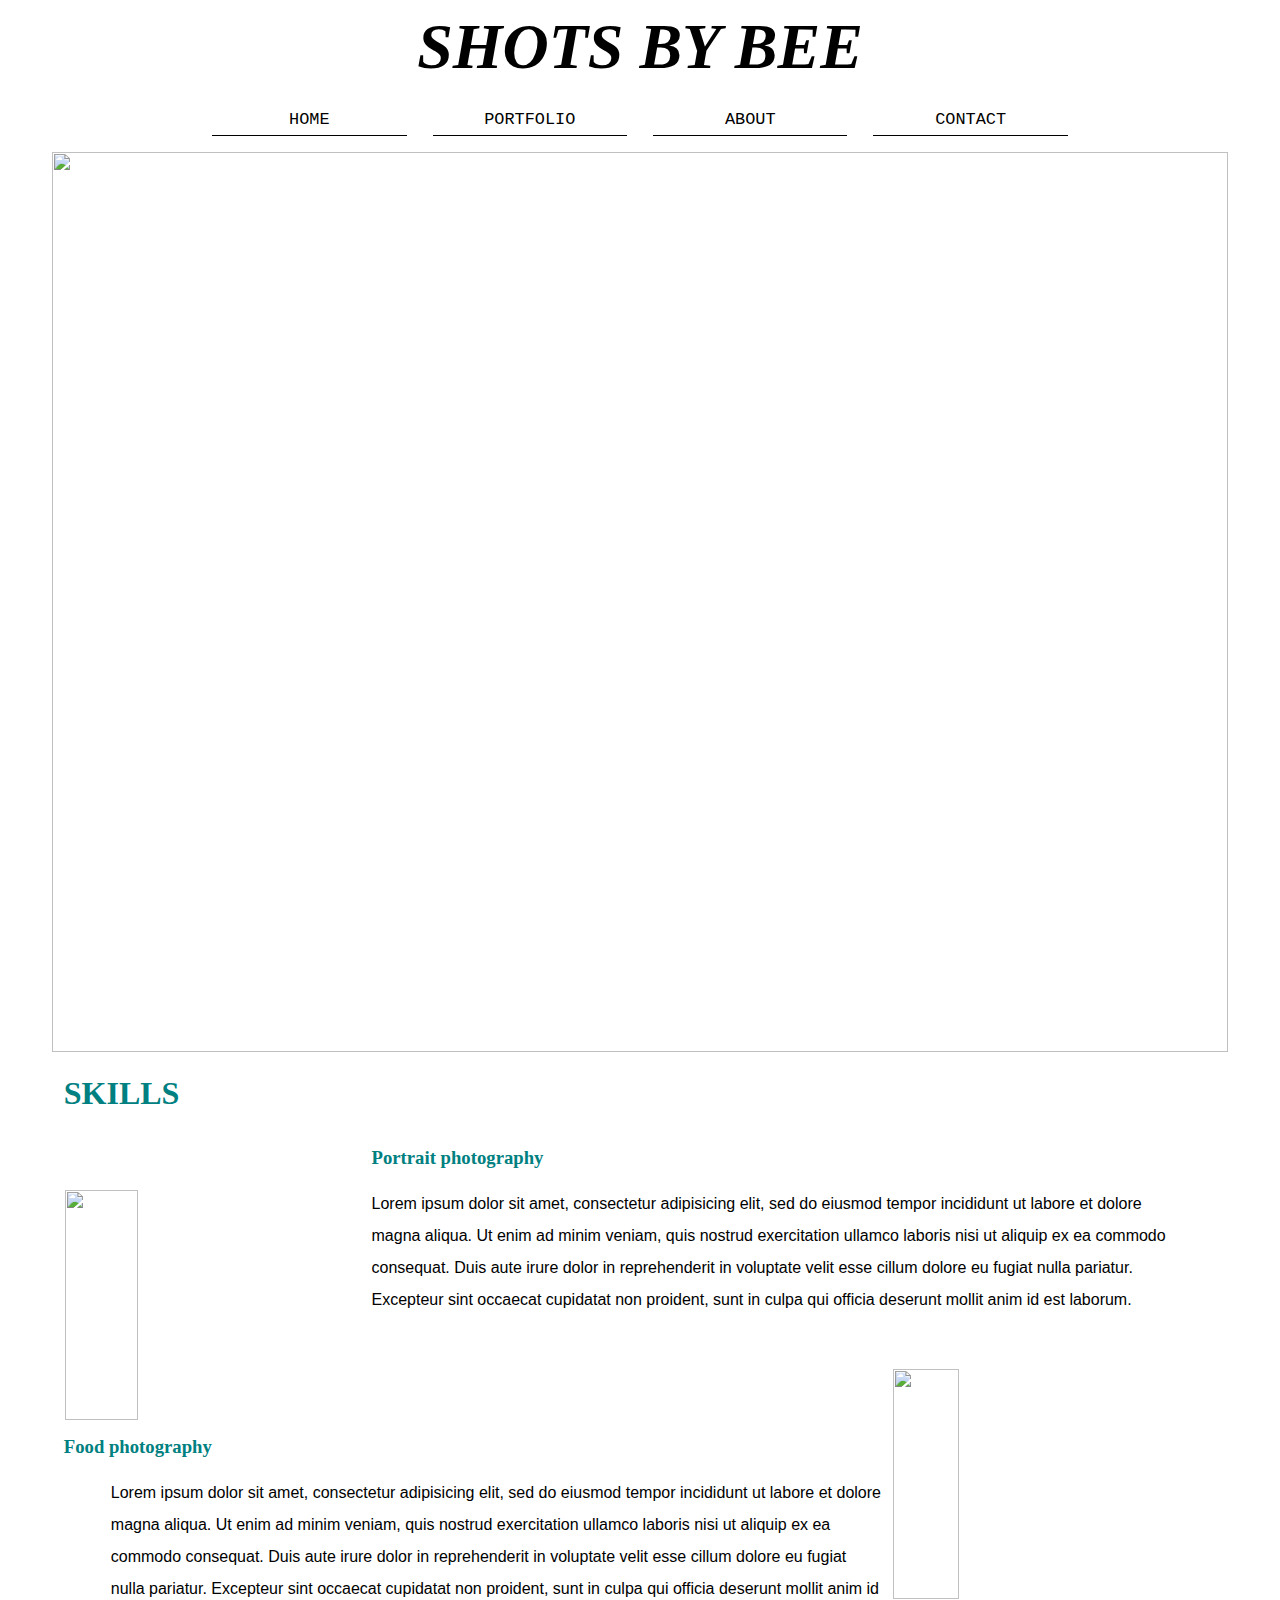
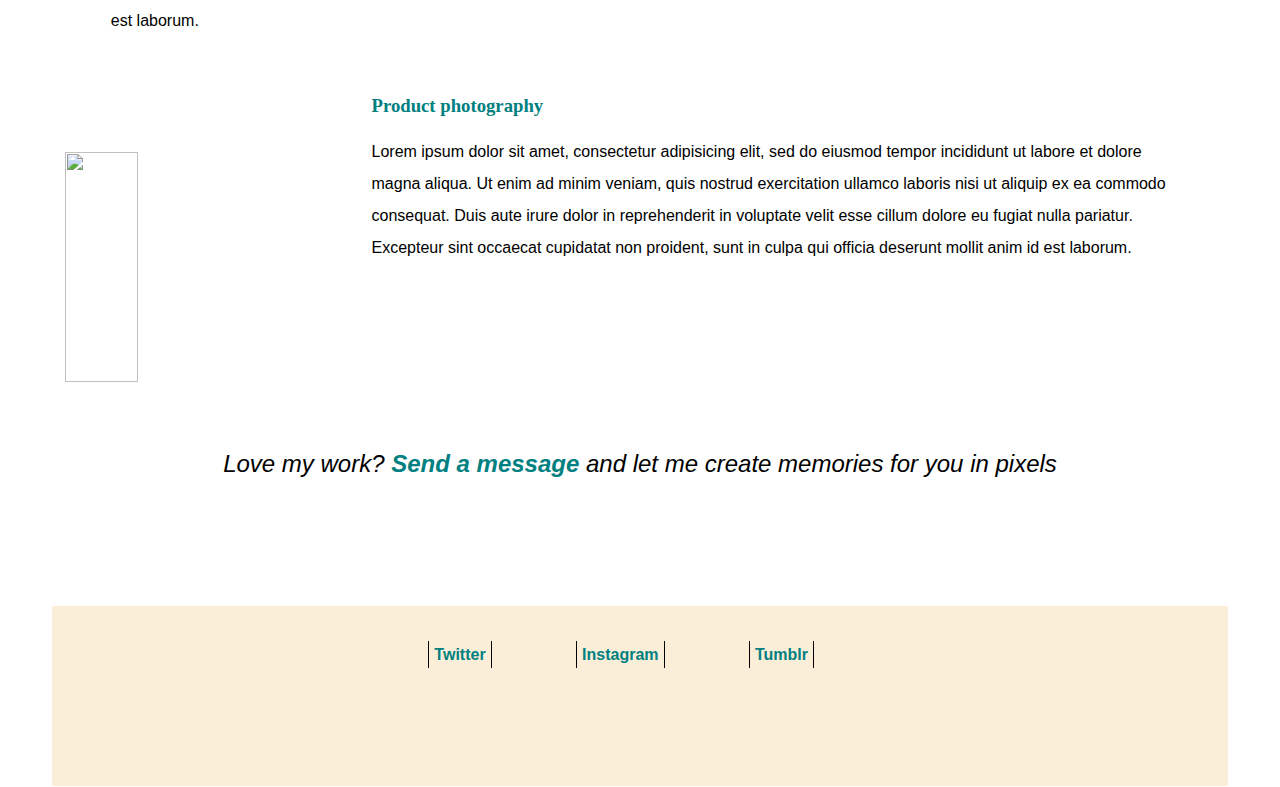
==== index.html @ e0f19260 "Add files via upload" ====
<DOCTYPE html!>
<html lang = "en-US">
<head>
<meta charset = "UTF-8">
<meta name="viewport" content="width=device-width" initial-scale="1">
<title>creative bee</title>
<link rel="stylesheet" type="text/css" href="main.css"/>
</head>


 <header>
   <h1>
 SHOTS BY BEE
</h1>

</header>

<nav >
 <ul>
    
<li><a href="index.html">HOME</a></li>
<li><a href="portfolio.html">PORTFOLIO</a></li>

  <li><a href="about.html">ABOUT</a></li>
<li><a href="contact.html">CONTACT</a></li>
</ul>
</nav>

<section class= "picture">
  <img src="images/bee.jpeg"/>
</section>

<section class="skills">
  <h1>
    SKILLS
  </h1>
  <img src="images/faca.jpg" class="left"/>
<h3>
  Portrait photography
</h3>
  <p>
  Lorem ipsum dolor sit amet, consectetur adipisicing elit, sed do eiusmod tempor incididunt ut labore et dolore magna aliqua. Ut enim ad minim veniam, quis nostrud exercitation ullamco laboris nisi ut aliquip ex ea commodo consequat. Duis aute irure dolor in reprehenderit in voluptate velit esse cillum dolore eu fugiat nulla pariatur. Excepteur sint occaecat cupidatat non proident, sunt in culpa qui officia deserunt mollit anim id est laborum.


<img src="images/fooda.jpg" class="right"/>
<h3 class="aaa">
Food photography
</h3>
<p >
Lorem ipsum dolor sit amet, consectetur adipisicing elit, sed do eiusmod tempor incididunt ut labore et dolore magna aliqua. Ut enim ad minim veniam, quis nostrud exercitation ullamco laboris nisi ut aliquip ex ea commodo consequat. Duis aute irure dolor in reprehenderit in voluptate velit esse cillum dolore eu fugiat nulla pariatur. Excepteur sint occaecat cupidatat non proident, sunt in culpa qui officia deserunt mollit anim id est laborum.
</p>


<img src="images/product.jpg" class="left"/>
<h3>
Product photography
</h3>
<p class="clear">
Lorem ipsum dolor sit amet, consectetur adipisicing elit, sed do eiusmod tempor incididunt ut labore et dolore magna aliqua. Ut enim ad minim veniam, quis nostrud exercitation ullamco laboris nisi ut aliquip ex ea commodo consequat. Duis aute irure dolor in reprehenderit in voluptate velit esse cillum dolore eu fugiat nulla pariatur. Excepteur sint occaecat cupidatat non proident, sunt in culpa qui officia deserunt mollit anim id est laborum.
</p>




<p class="send">Love my work?<a href="contact.html"> Send a message</a> and let me create memories for you in pixels</p>



  <footer>
  <ul>

 <li><a href="">Twitter </a></li>
 <li><a href="">Instagram</a></li>
 <li><a href="">Tumblr</a></li>
</ul>
</footer>

</body>






















<!--ccc-->
---- main.css ----
body{
width:95%;

max-width: 1200px;
font-family:helvetica;
background-image: url("images/background.jpg");
margin: 0 auto;
padding: 0;
}


p {
  text-align: left;
  width: 90%;
  margin: 0 auto;
  line-height: 200%;
}

h1,h2,h3,h4{
  font-family: cursive;
}

a {
  text-decoration: none;
  font-weight: bold;
  color: #008080;
}
a:hover{
  color: #000;
}
a:active{
  color: #000;
}

section{
   width: 98%;
   margin: auto;
   background-color:#fff;
 }

section h1,h2,h3,h4{
  color: #008080;
  margin-left:1%;

}

.menu{
  display:none;
}

.picture img {
  width: 100%;
  margin:1px auto;}

.contact{
  text-align: center;
  margin-top: 10%;
  font-family: monospace;
}

form{

  width: 80%;
  margin: 0 auto;

}

label{
   display: block;
  text-align: right;
  font-size: 120%;
  margin-left: 26%;
  color: #008080;
  text-transform: uppercase;
  font-family: cursive;
  font-style: italic;
  font-weight:normal;
  height:30px;
  width: 30%;
  text-align: left;

}



fieldset{
  background-color:#fffff0;
  border: 1px solid #f5f5dc;
margin-top:10%;

}


input,textarea{
  height: 40px;
  width:50%;
  border: 2px solid #f5deb3;
  margin-left:25%;
  margin-bottom: 10%;
  font-size: 100%;
  border-radius: 1em;
  background-color:rgba(255,255,217,0.3);
}


textarea{
  height: 70px;
  margin-bottom: 5%;

}
button.send{
  position: relative;
left: 600px;
padding: 10px 25px;
font-size: 1em;
font-weight: bold;
width: 10%;
background-color:rgb(210,180,140);
color:#000;
border: 1px solid rgb(225,222,179);
border-radius: 3em;
margin-bottom: 5%;
}


button.send:hover{
  transform: scale(1.1,1.2);
  -webkit-transform: scale(1.1,1.2);
  -ms-transform: scale(1.1,1.2);
  -o-transform: scale(1.1,1.2);
  -moz-transform: scale(1.1,1.2);
}
button.send:active{
  transform: scale(1.1,1.2);
  -webkit-transform: scale(1.1,1.2);
  -ms-transform: scale(1.1,1.2);
  -o-transform: scale(1.1,1.2);
  -moz-transform: scale(1.1,1.2);
}
header{
width:80%;
text-align:center;
font-style:italic;
font-family:cursive;
margin: 0 auto;
 }

 @-webkit-keyframes header {
   from{-webkit-transform:scale(1);
     opacity:0;
   }
   to{-webkit-transform:scale(.9);
     opacity:1;
  }

}

header h1{
-o-animation: header 3s linear 7 alternate;  
-ms-animation: header 3s linear 7 alternate;
-moz-animation: header 3s linear 7 alternate;
-webkit-animation: header 3s linear 7 alternate;
animation: header 3s linear 7 alternate;
font-size: 400%;
margin: 1% auto;
}



nav{
  width: 90%;
  margin:0 auto;
  text-align: center;
}

 nav ul{
   margin:0 auto;
   padding: 0;
 }
nav li{
  width: 20%;
  box-sizing: border-box;
  text-align: center;
  display:inline-block;
list-style-type:none;
padding: 1% ;
margin-bottom: 5px;

}

 nav a{
font-weight:normal;
 font-size:130%;
 padding: 3%;
color: black;
display:block;
font-family:monospace;
text-decoration: none;
border-bottom: 1px solid black;
-o-transition: all  .5s;
transition: all  .5s;
 }

 nav a:hover{
	background-color:#FFE4C4;
  box-shadow:inset 4px 4px 4px rgb(0,0,0,.30);
  border-radius: 5em;
  transform: scale(1 ,1.2);
  -o-transform: scale(1 ,1.2);
  -webkit-transform: scale(1 ,1.2);
  -moz-transform: scale(1 ,1.2);
  -ms-transform: scale(1 ,1.2);

}

nav a:active{
 background-color:#FFE4C4;

 transform: scale(1 ,1.2);
 -o-transform: scale(1 ,1.2);
 -webkit-transform: scale(1 ,1.2);
 -moz-transform: scale(1 ,1.2);
 -ms-transform: scale(1 ,1.2);
}


h3.aaa{
  clear: left;
}

.skills img {
  width: 25%;
  height: auto;
  margin :3% 1%;
  height:230px;
  border:solid 1px white;
  position: relative;
  top: 20px;
}

.skills h3{
font-style: cursive;
margin-top: 3%;

 }
.skills p{
  margin-bottom:5%;
}

.left{
float: left;
}
 .clear p{
clear: left;
}

.right {
  float: right;
}

.contact {
  font-size: 250%;
  font-family:monospace;
  width: 100%;

  text-align: center;

}

.leave h3{
  font-size: 120%;
  text-align: center;
  font-style: oblique;
}



.send{
  margin: 15% auto;
  font-size: 150%;
  text-align: center;
  font-style: oblique;
}

img.portfolio{
  width: 30%;
  height:300px;
  float: right;
  margin: 1%;
  border: 1px solid white;
  border-radius: 0 2em;
}

img.portfolio:hover{
  transform: scale(1.1,1.2);
  -webkit-transform: scale(1.1,1.2);
  -ms-transform: scale(1.1,1.2);
  -o-transform: scale(1.1,1.2);
  -moz-transform: scale(1.1,1.2);
}
p.about{
  width: 60%;
  text-align: center;
  line-height: 250%;
  font-size: 150%
}

img.about{
  display: block;
width: 50%;
margin:5% auto;
text-align: center;

}
footer{
  height: 20%;
  background-color:rgba(245, 222, 179, 0.5);
}

footer ul{
clear: both;
list-style-type: none;
width: 90%;
text-align: center;
margin-top: 10%;
}

footer li {
  display: inline-block;
  margin: 40px;

}

  footer a{
    border-left:1px solid black;
    border-right: 1px solid black;
    padding: 5px;}

 footer a:hover {
text-decoration: none;
color: #000;
border: none;
  }

#images{
  margin: 10% auto;
}




@media (min-width: 481px) and (max-width:768px) {
  .skills img {
    width: 35%;
    height: auto;
}
.menu{
  display:none;
}
header h1{
    font-size: 280%;
}


footer ul{
 width: 100%;
padding:5% 0;
margin:0 auto;
text-align: center;
}

footer li {
width: 25%;
text-align: center;
margin: 2%;

}
img.portfolio{
  height: 190px;
}
nav a{
font-weight:normal;
font-size:110%;}
}
button.send{
left: 240px;
top:10px;
width: 30%;
}


@media (max-width:480px){
  .skills img {
  width: 40%;
  height: auto;
}

header h1{
  font-size: 200%;
}


nav li{
  display: block;
  width: 30%;

}
footer ul{

width: 100%;
padding:10% 0;
margin:10% auto;
text-align: center;
}
footer li {
width: 20%;
text-align: center;
margin: 1%;
padding: 3%;

}
img.portfolio{
  height: 115px;
}
nav li{
  display: block;
  margin: 0 auto;
  width: 100%;
  background-color:rgba(245, 222, 179, 0.3);
}
nav a{
font-weight:bold;
font-size:110%;
}

label{
  font-size: 95%;
}
button.send{
left: 140px;
top:10px;
width: 40%;
}




































mmm
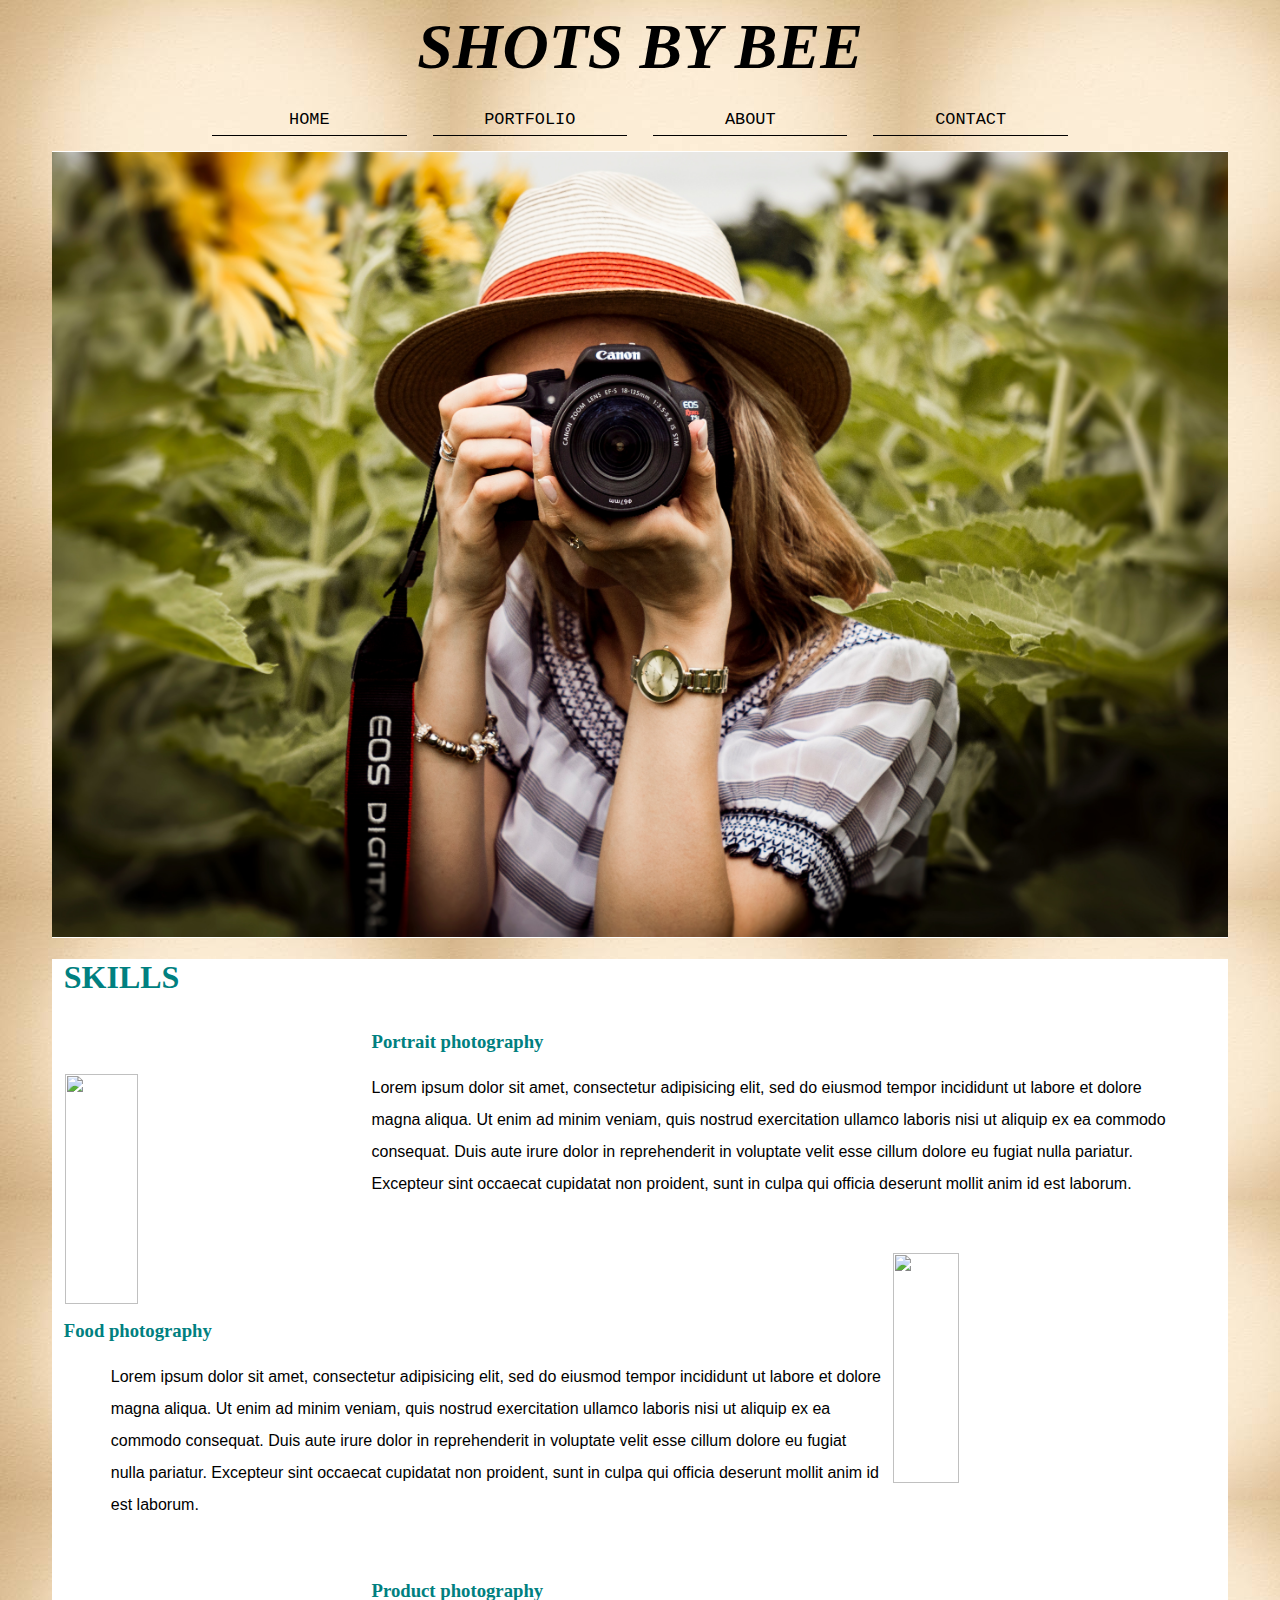
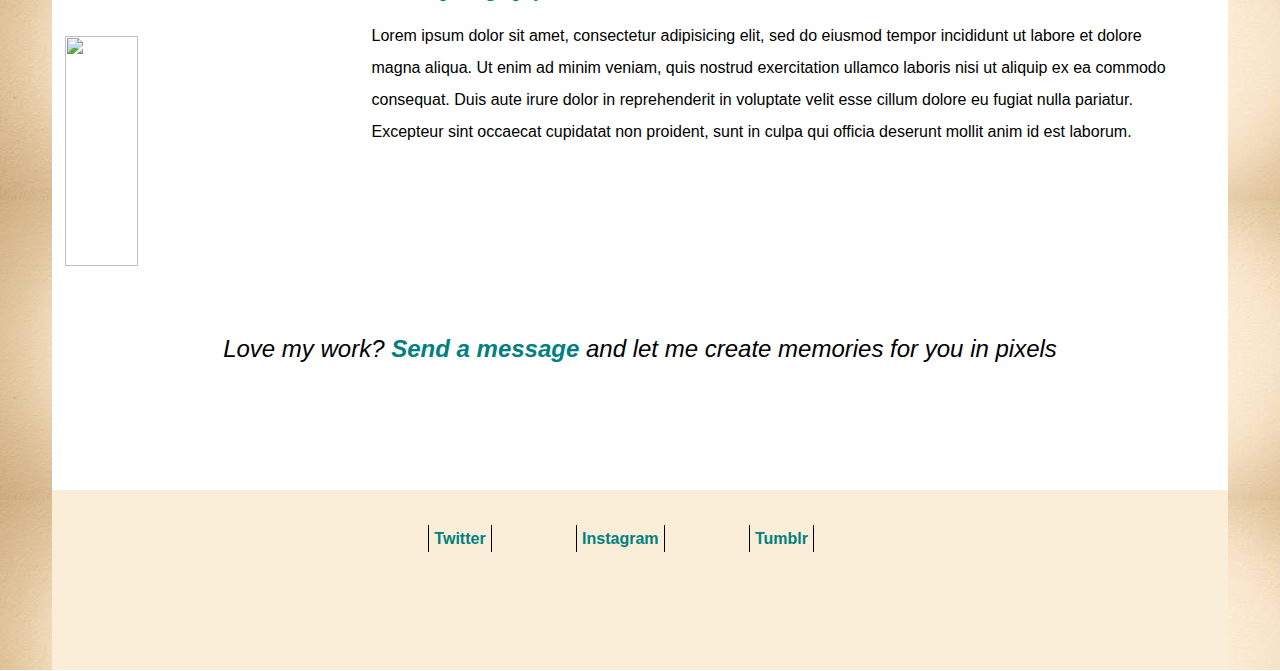
==== commit bc9a8839: "Update index.html" ====
--- a/index.html
+++ b/index.html
@@ -27,14 +27,14 @@
 </nav>
 
 <section class= "picture">
-  <img src="images/bee.jpeg"/>
+  <img src="bee.jpeg"/>
 </section>
 
 <section class="skills">
   <h1>
     SKILLS
   </h1>
-  <img src="images/faca.jpg" class="left"/>
+  <img src="faca.jpg" class="left"/>
 <h3>
   Portrait photography
 </h3>
@@ -42,7 +42,7 @@
   Lorem ipsum dolor sit amet, consectetur adipisicing elit, sed do eiusmod tempor incididunt ut labore et dolore magna aliqua. Ut enim ad minim veniam, quis nostrud exercitation ullamco laboris nisi ut aliquip ex ea commodo consequat. Duis aute irure dolor in reprehenderit in voluptate velit esse cillum dolore eu fugiat nulla pariatur. Excepteur sint occaecat cupidatat non proident, sunt in culpa qui officia deserunt mollit anim id est laborum.
 
 
-<img src="images/fooda.jpg" class="right"/>
+<img src="fooda.jpg" class="right"/>
 <h3 class="aaa">
 Food photography
 </h3>
@@ -51,7 +51,7 @@
 </p>
 
 
-<img src="images/product.jpg" class="left"/>
+<img src="product.jpg" class="left"/>
 <h3>
 Product photography
 </h3>
--- a/main.css
+++ b/main.css
@@ -4,7 +4,7 @@
 
 max-width: 1200px;
 font-family:helvetica;
-background-image: url("images/background.jpg");
+background-image: url("background.jpg");
 margin: 0 auto;
 padding: 0;
 }
@@ -478,4 +478,5 @@
 
 
 
-mmm
+
+
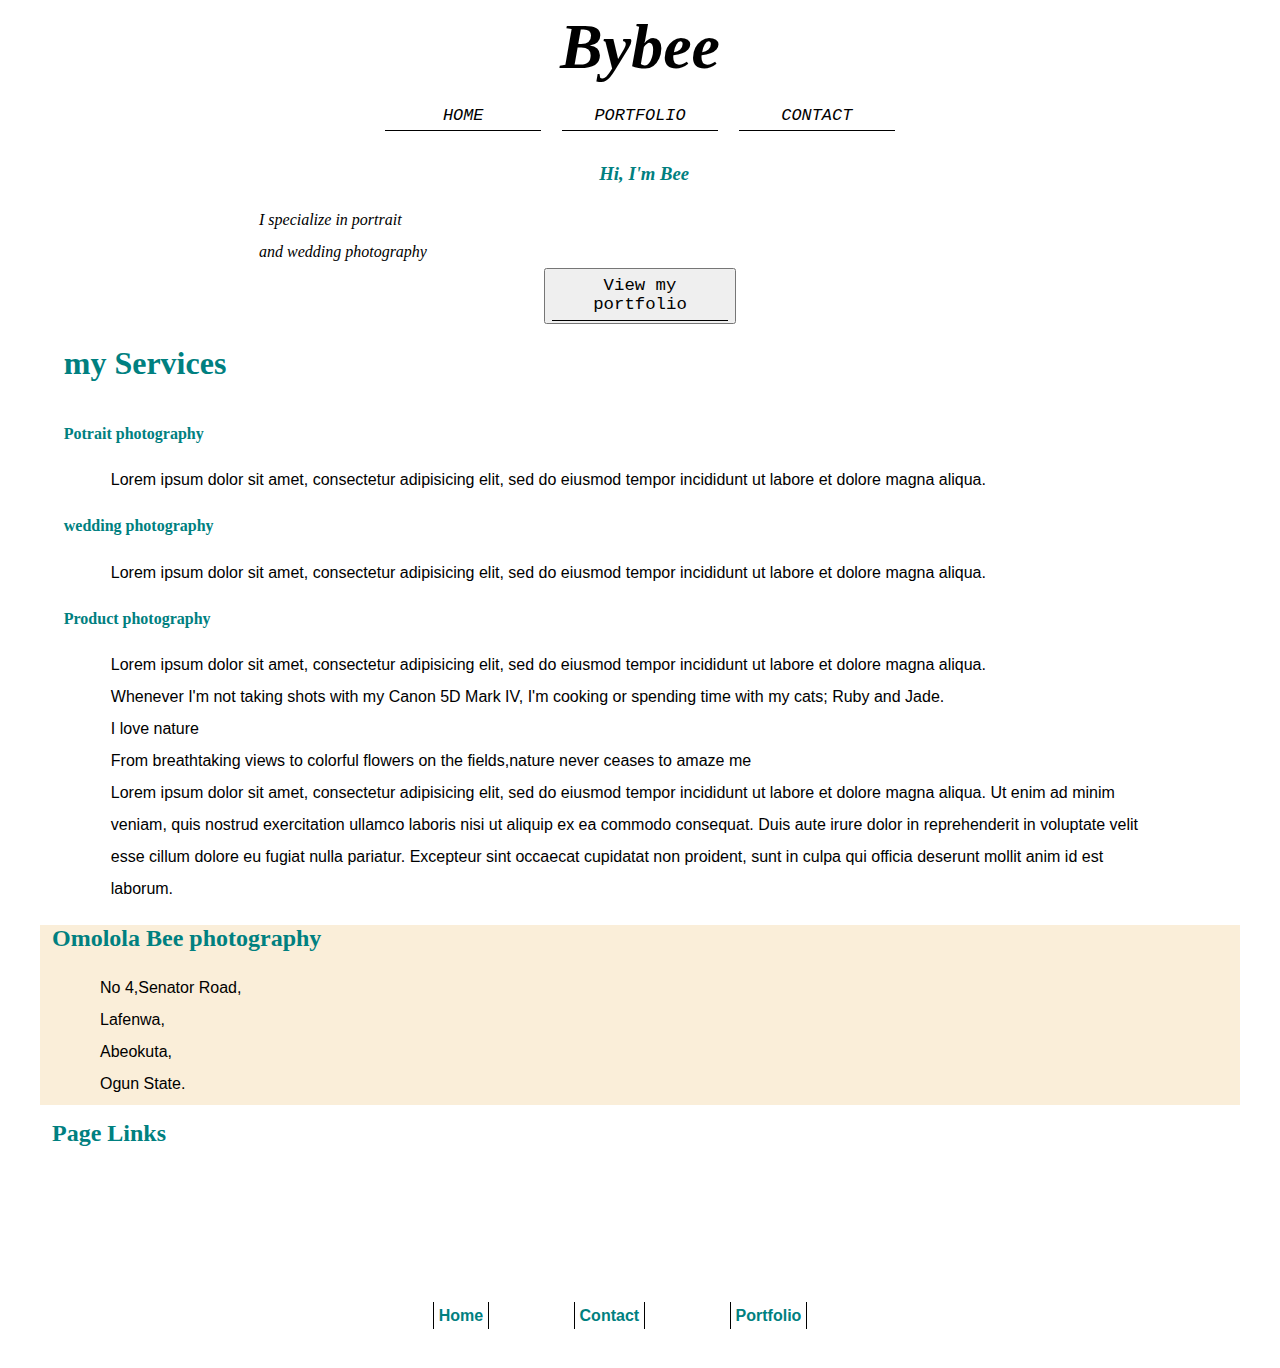
==== commit f40a1fa5: "Update index.html" ====
--- a/index.html
+++ b/index.html
@@ -8,94 +8,102 @@
 </head>
 
 
- <header>
-   <h1>
- SHOTS BY BEE
-</h1>
-
+<header>
+  <h1>Bybee</h1>
+<nav>
+<ul>
+<li><a href=" ">HOME</a></li>
+<li><a href=" ">PORTFOLIO</a></li>
+<li><a href=" ">CONTACT</a></li>
+</ul>
+<section class="desc">
+<h3>Hi, I'm Bee</h3>
+<p>I specialize in portrait
+  <br>
+  and wedding photography</p>
+  <button><a href="portfolio.html">View my portfolio</a></button>
+</section>
 </header>
 
-<nav >
- <ul>
-    
-<li><a href="index.html">HOME</a></li>
-<li><a href="portfolio.html">PORTFOLIO</a></li>
 
-  <li><a href="about.html">ABOUT</a></li>
-<li><a href="contact.html">CONTACT</a></li>
-</ul>
-</nav>
+<section class="services">
+ <h1>
+    my Services
+ </h1>
 
-<section class= "picture">
-  <img src="bee.jpeg"/>
+ <div class="gallery">
+ <img src="faca.jpg" alt=""/>
+ <h4>Potrait photography</h4>
+ <p>Lorem ipsum dolor sit amet, consectetur adipisicing elit, sed do eiusmod tempor incididunt ut labore et dolore magna aliqua.
+ </div>
+
+ <div class="gallery">
+ <img src="wedding.jpg" alt=""/>
+ <h4>wedding photography</h4>
+ <p>Lorem ipsum dolor sit amet, consectetur adipisicing elit, sed do eiusmod tempor incididunt ut labore et dolore magna aliqua.
+ </div>
+
+ <div class="gallery">
+ <img src="product.jpg" alt=""/>
+ <h4>Product photography</h4>
+ <p>Lorem ipsum dolor sit amet, consectetur adipisicing elit, sed do eiusmod tempor incididunt ut labore et dolore magna aliqua.
+ </div>
 </section>
 
-<section class="skills">
-  <h1>
-    SKILLS
-  </h1>
-  <img src="faca.jpg" class="left"/>
-<h3>
-  Portrait photography
-</h3>
+ <div id="about">
+
+ <section class="about1">
+  <p>
+
+ Whenever I'm not taking shots with my Canon 5D Mark IV, I'm cooking or spending time with my cats; Ruby and Jade.
+</p>
+   <img src="smiles.jpg" alt="">
+ </section>
+
+
+ <section class="about2">
+   <p>I love nature
+   <br>
+   From breathtaking views to colorful flowers on the fields,nature never ceases to amaze me
+ </p>
+   <img src="nature.jpg" alt="">
+
+ </section>
+
+</div>
+
+<section class="text">
   <p>
   Lorem ipsum dolor sit amet, consectetur adipisicing elit, sed do eiusmod tempor incididunt ut labore et dolore magna aliqua. Ut enim ad minim veniam, quis nostrud exercitation ullamco laboris nisi ut aliquip ex ea commodo consequat. Duis aute irure dolor in reprehenderit in voluptate velit esse cillum dolore eu fugiat nulla pariatur. Excepteur sint occaecat cupidatat non proident, sunt in culpa qui officia deserunt mollit anim id est laborum.
-
-
-<img src="fooda.jpg" class="right"/>
-<h3 class="aaa">
-Food photography
-</h3>
-<p >
-Lorem ipsum dolor sit amet, consectetur adipisicing elit, sed do eiusmod tempor incididunt ut labore et dolore magna aliqua. Ut enim ad minim veniam, quis nostrud exercitation ullamco laboris nisi ut aliquip ex ea commodo consequat. Duis aute irure dolor in reprehenderit in voluptate velit esse cillum dolore eu fugiat nulla pariatur. Excepteur sint occaecat cupidatat non proident, sunt in culpa qui officia deserunt mollit anim id est laborum.
-</p>
-
-
-<img src="product.jpg" class="left"/>
-<h3>
-Product photography
-</h3>
-<p class="clear">
-Lorem ipsum dolor sit amet, consectetur adipisicing elit, sed do eiusmod tempor incididunt ut labore et dolore magna aliqua. Ut enim ad minim veniam, quis nostrud exercitation ullamco laboris nisi ut aliquip ex ea commodo consequat. Duis aute irure dolor in reprehenderit in voluptate velit esse cillum dolore eu fugiat nulla pariatur. Excepteur sint occaecat cupidatat non proident, sunt in culpa qui officia deserunt mollit anim id est laborum.
-</p>
-
-
-
-
-<p class="send">Love my work?<a href="contact.html"> Send a message</a> and let me create memories for you in pixels</p>
-
-
+  </p>
+  </section>
 
   <footer>
-  <ul>
+    <div id="contact">
+    <h2>Omolola Bee photography</h2>
+    <p>
+    No 4,Senator Road,
+    <br>
+    Lafenwa,
+    <br>
+    Abeokuta,
+    <br>
+    Ogun State.
+  </p>
+</div>
+<div id="links">
+<h2>Page Links</h2>
+<ul>
+  <li><a href="">Home</a></li>
+  <li><a href="">Contact</a></li>
+  <li><a href="">Portfolio</a></li>
+</ul>
+</div>
 
- <li><a href="">Twitter </a></li>
- <li><a href="">Instagram</a></li>
- <li><a href="">Tumblr</a></li>
-</ul>
 </footer>
 
 </body>
 
+ 
 
-
-
-
-
-
-
-
-
-
-
-
-
-
-
-
-
-
-
-
-
-<!--ccc-->
+  
--- a/main.css
+++ b/main.css
@@ -392,12 +392,27 @@
 
 @media (max-width:480px){
   .skills img {
-  width: 40%;
+  display:block;
+  width: 90%;
+  margin:3% auto;
+  float:none;
   height: auto;
 }
+.skills p{
+   
+   margin-bottom:10%;
+}
+
+.skills h3{
+padding-top:20%;
+font-size:150%;
+text-align:center;
+
+}
 
 header h1{
-  font-size: 200%;
+  font-size: 250%;
+  margin-top:10%;
 }
 
 
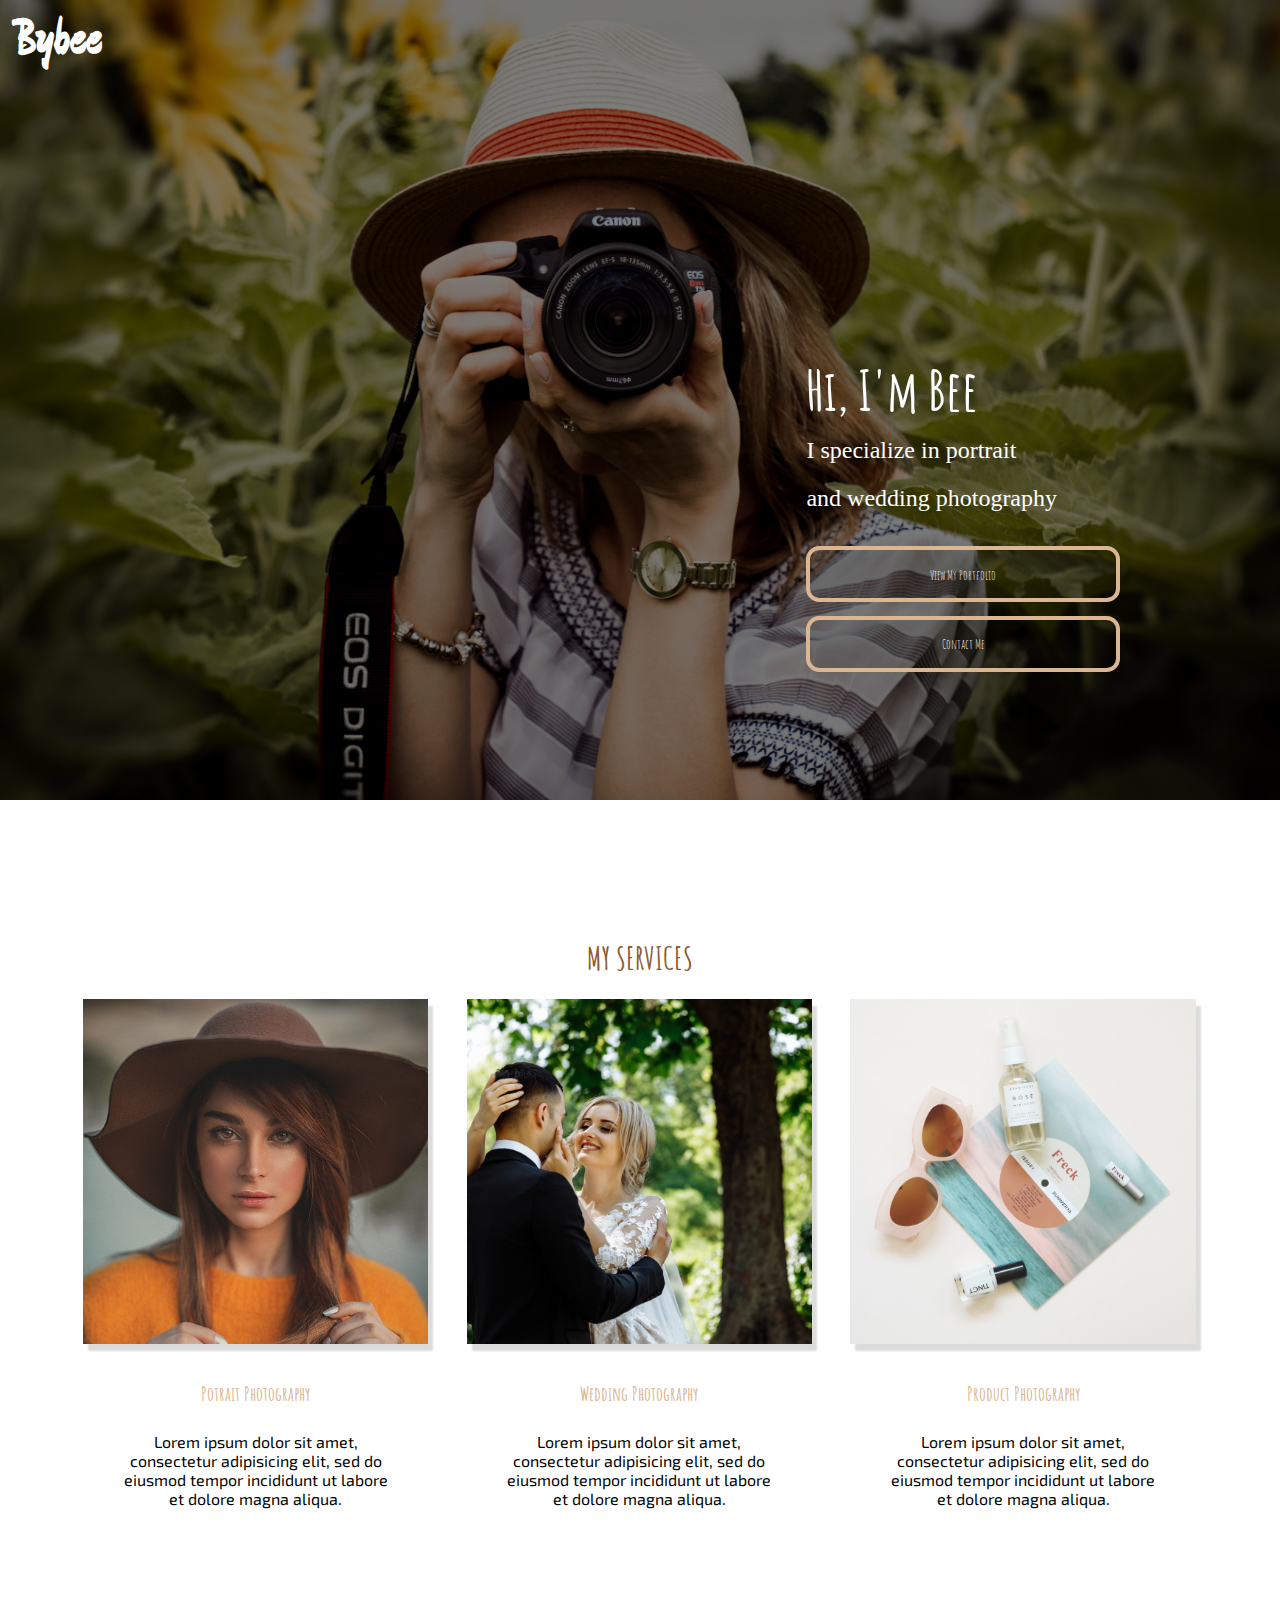
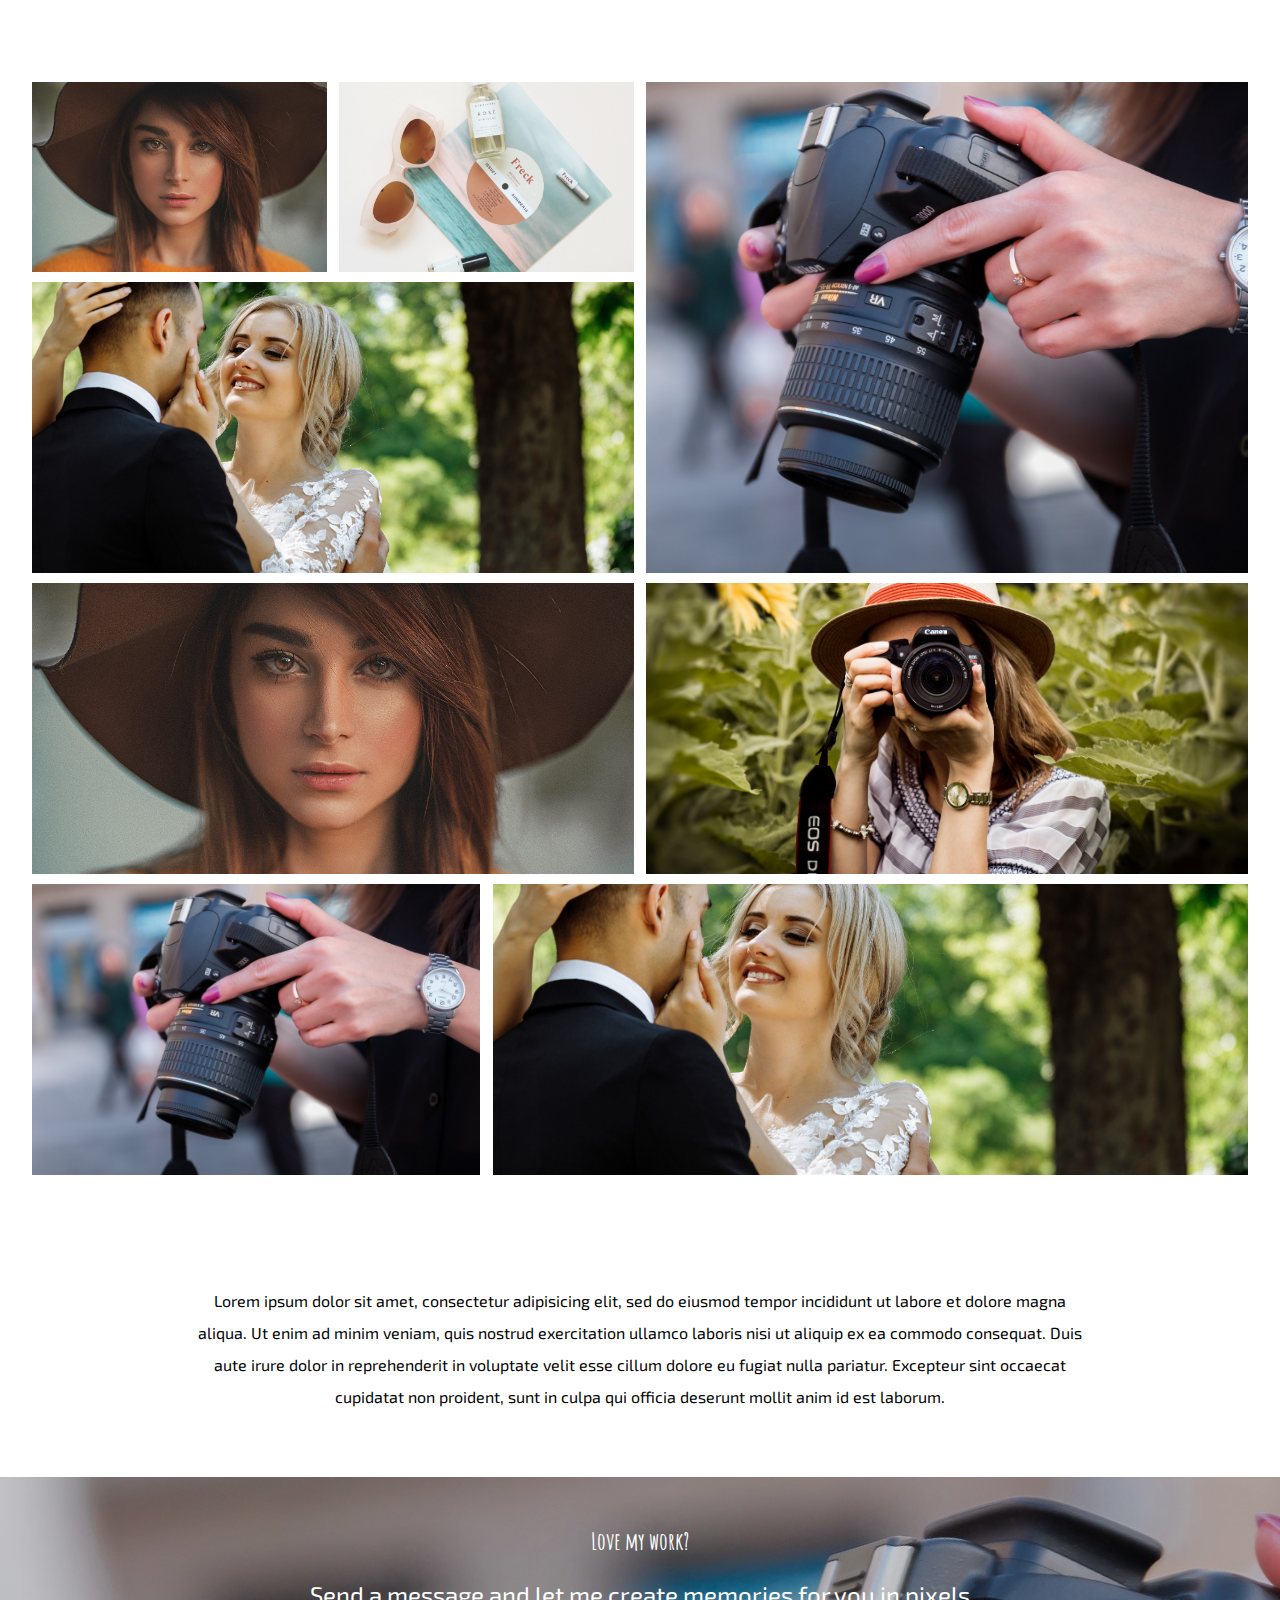
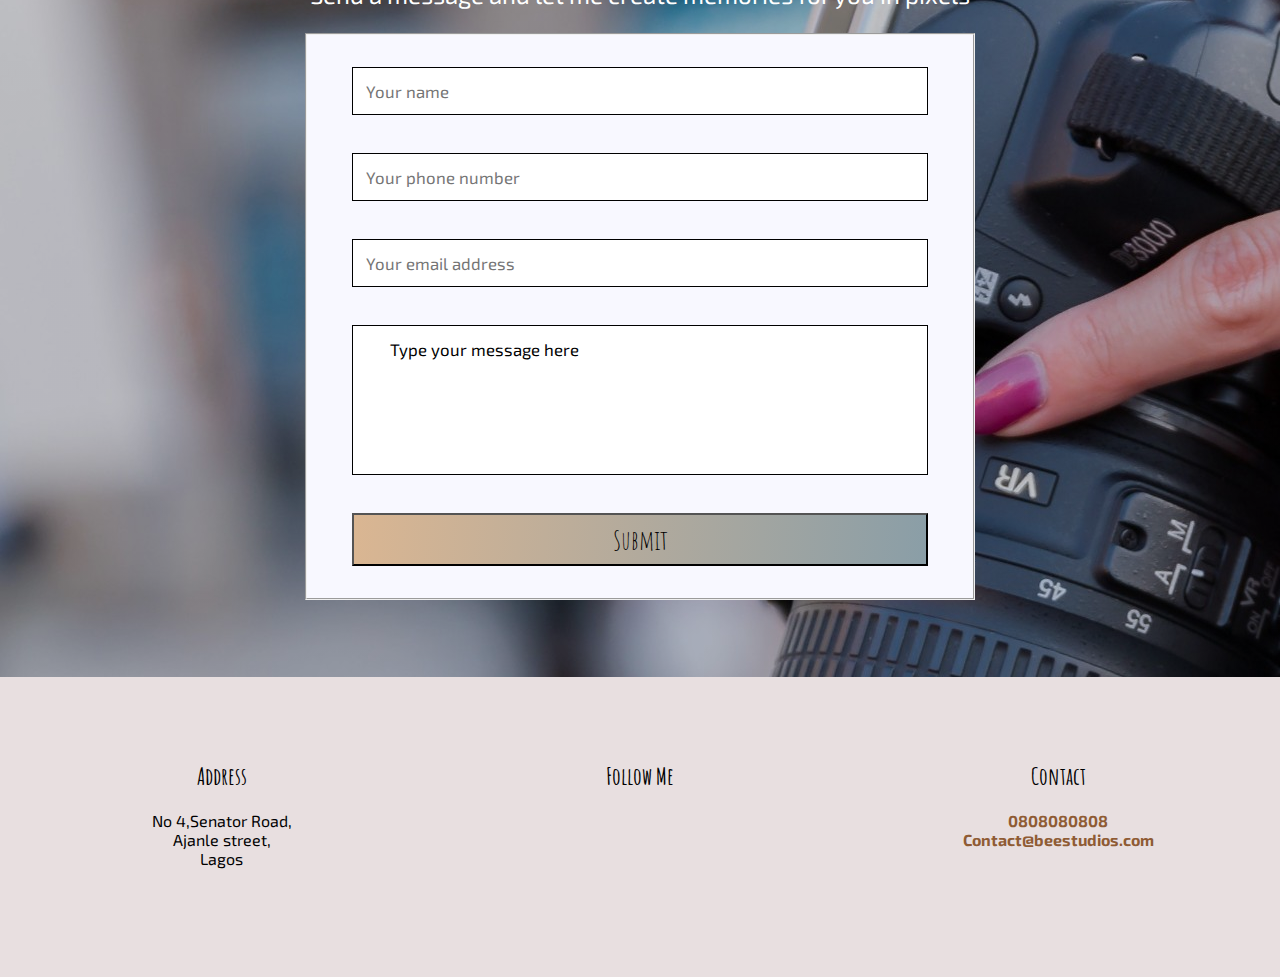
==== commit d6220795: "Update index.html" ====
--- a/index.html
+++ b/index.html
@@ -10,18 +10,14 @@
 
 <header>
   <h1>Bybee</h1>
-<nav>
-<ul>
-<li><a href=" ">HOME</a></li>
-<li><a href=" ">PORTFOLIO</a></li>
-<li><a href=" ">CONTACT</a></li>
-</ul>
+
 <section class="desc">
 <h3>Hi, I'm Bee</h3>
 <p>I specialize in portrait
   <br>
   and wedding photography</p>
-  <button><a href="portfolio.html">View my portfolio</a></button>
+  <button><a href="#portfolio">View my portfolio</a></button>
+  <button><a href="#contact">Contact Me</a></button>
 </section>
 </header>
 
@@ -50,60 +46,107 @@
  </div>
 </section>
 
- <div id="about">
+<div id="portfolio">
+   
+ <img src="faca.jpg" class="image-1" alt="image">
+ <img src="product.jpg" class="image-2" alt="image">
+ <img src="camera.jpg" class="image-3" alt="image">
+ <img src="wedding.jpg" class="image-4" alt="image">
+ <img src="faca.jpg" class="image-5" alt="image">
+ <img src="bee.jpeg" class="image-6" alt="image">
+ <img src="camera.jpg" class="image-7" alt="image">
+ <img src="wedding.jpg" class="image-8" alt="image">
+ <img src="faca.jpg" class="image-9" alt="image">
+ <img src="bee.jpeg" class="image-10" alt="image">
 
- <section class="about1">
-  <p>
-
- Whenever I'm not taking shots with my Canon 5D Mark IV, I'm cooking or spending time with my cats; Ruby and Jade.
-</p>
-   <img src="smiles.jpg" alt="">
- </section>
+</div>
 
 
- <section class="about2">
-   <p>I love nature
-   <br>
-   From breathtaking views to colorful flowers on the fields,nature never ceases to amaze me
- </p>
-   <img src="nature.jpg" alt="">
-
- </section>
-
-</div>
 
 <section class="text">
   <p>
   Lorem ipsum dolor sit amet, consectetur adipisicing elit, sed do eiusmod tempor incididunt ut labore et dolore magna aliqua. Ut enim ad minim veniam, quis nostrud exercitation ullamco laboris nisi ut aliquip ex ea commodo consequat. Duis aute irure dolor in reprehenderit in voluptate velit esse cillum dolore eu fugiat nulla pariatur. Excepteur sint occaecat cupidatat non proident, sunt in culpa qui officia deserunt mollit anim id est laborum.
   </p>
   </section>
+<div id="contact">
+   <h3>Love my work?</h3>
+   <p>Send a message and let me create memories for you in pixels</p>
+  <form action="">
+<fieldset>
+
+
+    <input id="name" type="text" placeholder="Your name">
+
+  <br>
+
+
+ <input id="name" type="text" placeholder="Your phone number">
+
+<br>
+
+    <input id="email" type="email" placeholder="Your email address">
+
+  <br>
+    <textarea id="message" placeholder="">
+      Type your message here
+    </textarea>
+   <button>Submit</button>
+ </fieldset>
+  </form>
+
+</div>
+
+
 
   <footer>
-    <div id="contact">
-    <h2>Omolola Bee photography</h2>
+    <div class="address">
+      <h2>address</h2>
     <p>
     No 4,Senator Road,
     <br>
-    Lafenwa,
+    Ajanle street,
     <br>
-    Abeokuta,
-    <br>
-    Ogun State.
-  </p>
-</div>
-<div id="links">
-<h2>Page Links</h2>
-<ul>
-  <li><a href="">Home</a></li>
-  <li><a href="">Contact</a></li>
-  <li><a href="">Portfolio</a></li>
-</ul>
+    Lagos
+    </p>
+  </div>
+
+<div class="social">
+  <h2>Follow me</h2>
+
 </div>
 
+<div class="talk">
+  <h2>Contact</h2>
+ <p>
+  <a href="#">0808080808</a>
+  <br>
+  <a href="">Contact@beestudios.com<a/>
+</p>
+
+</div>
 </footer>
 
 </body>
 
- 
 
-  
+
+
+
+
+
+
+
+
+
+
+
+
+
+
+
+
+
+
+
+
+<!--ccc-->
--- a/main.css
+++ b/main.css
@@ -1,497 +1,468 @@
-
+  @import url('https://fonts.googleapis.com/css?family=Ma+Shan+Zheng&display=swap');
+@import url('https://fonts.googleapis.com/css?family=Amatic+SC&display=swap');
+@import url('https://fonts.googleapis.com/css?family=Exo+2&display=swap');
+
+*{}
 body{
-width:95%;
-
-max-width: 1200px;
-font-family:helvetica;
-background-image: url("background.jpg");
-margin: 0 auto;
-padding: 0;
-}
-
-
-p {
-  text-align: left;
-  width: 90%;
+ font-family: 'Exo 2', sans-serif;
+ width: 100%;
+ margin: 0;
+ padding:0%;
+}
+h1,h2,h3,h4{
+  font-family: 'Amatic SC', cursive;
+
+
+}
+header{
+  height: 800px;
+  background:linear-gradient(rgba(0, 0, 0, 0.5),rgba(0, 0, 0, 0.5)), url("bee.jpeg");
+  background-repeat: no-repeat;
+  background-size: cover;
+  color:#286da8;
+}
+header h1{
+  padding:1%;
+  color: #fff;
+  font-family: 'Ma Shan Zheng', cursive;
+  font-size:300%;
+}
+
+.desc{
+  font-family: 'Indie Flower', cursive;
+
+  padding-top: 15%;
+  padding-right: 2%;
+  float: right;
+  width: 35%;
+  color: #fff;
+}
+.desc h3{
+  font-size: 350%;
+  margin-bottom: -5%;
+}
+.desc p{
+  font-size: 150%;
+  width: 100%;
+  line-height: 200%;
+}
+
+.desc button{
+  font-family:'Amatic SC', cursive;
+  margin-bottom: 3%;
+  background-color: rgba(0, 0, 0, 0.1);
+  border: 4px solid #dab692;
+  width: 70%;
+  height: 7%;
+
+
+text-transform: capitalize;
+  border-radius: 1em;
+}
+
+.desc button:hover{
+  background-color: #000;
+  transform: translateX(-55px);
+  -webkit-transform: translateX(-55px);
+
+}
+
+.desc button:active{
+  background-color: #000;
+}
+
+.desc button a{
+  color: #fff;
+  text-decoration: none;
+}
+
+ .services{
+  clear: both;
+  width: 90%;
+  margin:0 auto 5% auto ;
+  text-align: center;
+}
+
+.services h1{
+  text-transform: uppercase;
+
+  color: #8f5b34;
+  padding-top: 10%;
+  font-size: 200%;
+}
+.gallery{
+  width: 33.3%;
+  float: left;
+  box-sizing: border-box;
+}
+.gallery img {
+  width: 90%;
+  height: auto;
   margin: 0 auto;
+  box-shadow: 5px 7px 2px #dcdcdc;
+}
+
+.gallery h4{
+
+padding-top: 3%;
+font-size:120%;
+color: #dab692;
+ text-transform: capitalize;
+
+ }
+.gallery p{
+  width: 70%;
+  margin: 2% auto;
+}
+
+#portfolio{
+  width: 95%;
+  margin: 55% auto 10% auto;
+  display: grid;
+  grid-template-columns: repeat(8, 1fr);
+  grid-template-rows: repeat(12,7vw);
+  grid-gap:1%;
+}
+
+
+#portfolio img{
+  width: 100%;
+  height: 100%;
+  object-fit: cover;
+  display: block;
+}
+
+.image-1{
+grid-column-start: 1;
+grid-column-end: 3;
+grid-row-start: 1;
+grid-row-end: 3;
+}
+
+.image-2{
+grid-column-start: 3;
+grid-column-end: 5;
+grid-row-start: 1;
+grid-row-end: 3;
+}
+
+.image-3{
+grid-column-start: 5;
+grid-column-end: 9;
+grid-row-start: 1;
+grid-row-end: 6;
+}
+
+.image-4{
+grid-column-start: 1;
+grid-column-end: 5;
+grid-row-start: 3;
+grid-row-end: 6;
+}
+
+.image-5{
+grid-column-start: 1;
+grid-column-end: 5;
+grid-row-start: 6;
+grid-row-end: 9;
+}
+
+
+.image-6{
+grid-column-start: 5;
+grid-column-end: 9;
+grid-row-start: 6;
+grid-row-end: 9;
+}
+
+.image-7{
+grid-column-start: 1;
+grid-column-end: 4;
+grid-row-start: 9;
+grid-row-end: 12;
+}
+.image-8{
+grid-column-start: 4;
+grid-column-end: 9;
+grid-row-start: 9;
+grid-row-end: 12;
+}
+
+.image-9{
+grid-column-start: 5;
+grid-column-end: 9;
+grid-row-start: 6;
+grid-row-end: 9;
+}
+
+.image-10{
+grid-column-start: 5;
+grid-column-end: 9;
+grid-row-start: 6;
+grid-row-end: 9;
+}
+
+
+  .text{
+  clear: both;
+  margin: 5% auto;
+
+  width: 70%;
+  text-align: center;
   line-height: 200%;
-}
-
-h1,h2,h3,h4{
-  font-family: cursive;
-}
-
-a {
+
+}
+
+
+#contact{
+
+  color: #fff;
+  box-sizing: border-box;
+  width: 100%;
+  padding:2% 0;
+height:800px;
+margin-top: 10% auto 21% auto;
+background-size: cover;
+background:linear-gradient(rgba(0, 0, 0, 0.2), rgba(0, 0, 0, 0.2)),url("camera.jpg");
+}
+
+#contact h3,#contact p{
+  text-align: center;
+  font-size: 150%;
+}
+
+
+fieldset{
+  padding: 1%;
+  width: 50%;
+  margin: 0 auto;
+background-color: #f8f8ff;
+}
+
+
+input,textarea{
+  background-color: #fff;
+  font-size: 105%;
+  padding: 2%;
+  margin: 3% 5%;
+font-family: 'Exo 2', sans-serif;
+  border:1px solid #000;
+  width: 90%;
+}
+
+textarea {
+resize: none;
+height: 20%;
+}
+form button{
+  font-family:'Amatic SC', cursive;
+
+  width: 90%;
+  margin: 3% 5%;
+  height: 7%;
+  font-size: 170%;
+  background-image: -webkit-linear-gradient(top left, #dab692, #8a9ea7);
+}
+form button:hover{
+  background-image: -webkit-linear-gradient(top left, #8a9ea7,#dab692 );
+  transform: scale(0.8, 0.7);
+  -webkit-transform: scale(0.8, 0.95);
+  -m-transform: scale(0.8, 0.95);
+  -ms-transform: scale(0.8, 0.95);
+  -o-transform: scale(0.8, 0.95);
+}
+form button:active{
+  background-image: -webkit-linear-gradient(top left, #8a9ea7,#dab692 );
+}
+
+   footer{
+   height: 300px;
+   width: ;
+background-color: #e8dfe0;
+ background-size: cover;
+background-repeat: no-repeat;
+display: grid;
+grid-template-columns: repeat(3,1fr);
+padding:5% 1%;
+box-sizing: border-box;
+ text-align: center;
+}
+
+footer a{
   text-decoration: none;
   font-weight: bold;
-  color: #008080;
-}
-a:hover{
-  color: #000;
-}
-a:active{
-  color: #000;
-}
-
-section{
-   width: 98%;
-   margin: auto;
-   background-color:#fff;
- }
-
-section h1,h2,h3,h4{
-  color: #008080;
-  margin-left:1%;
-
-}
-
-.menu{
-  display:none;
-}
-
-.picture img {
+  color: #8f5b34;
+  padding-bottom: 2%;
+}
+
+footer a:hover{
+  text-decoration: underline;
+}
+
+footer a:active{
+  text-decoration: underline;
+}
+
+footer h2{
+  text-transform: capitalize;
+}
+
+
+
+
+
+@media (min-width: 480px) and (max-width:768px) {
+  header{
+    height: 900px;
+  }
+ .desc{
+  padding-top: 23%;
+  width:40%;
+  }
+  .desc h3{
+    font-size: 300%;
+  }
+
+  .desc button{
+    width: 100%;
+    height: 7%;
+  }
+
+
+
+   .services{
+    clear: both;
+    width: 90%;
+    margin:0 auto 5% auto ;
+    text-align: center;
+  }
+
+  .gallery{
+    width: 90%;
+    margin: 0 auto;
+    float: none;
+  }
+
+
+  #portfolio{
+    width: 95%;
+    margin: 20% auto 12% auto;
+
+    grid-template-columns: repeat(8, 1fr);
+    grid-template-rows: repeat(12,10vw);
+
+  }
+  #contact{
+
+    padding:2%;
+  height:700px;
+  margin-top: 10% auto 21% auto;
+  }
+
+  fieldset{
+    padding: 1%;
+    width: 70%;
+  }
+
+  footer{
+    height:250px;
+     }
+}
+
+
+@media (max-width:480px){
+
+  header{
+    height: 500px;
+  }
+
+  header h1{
+    padding:5%;
+    color: #fff;
+  }
+
+  .desc{
+    padding-top: 20%;
+    padding-right: 2%;
+    width: 90%;
+    text-align: center;
+  }
+
+  .desc h3{
+    font-size: 180%;
+    }
+     .desc p{
+       font-size: 120%;
+     }
+  .desc button{
+     font-size: 90%;
+    width: 60%;
+  }
+
+  .gallery{
+    width: 90%;
+    float:none;
+    margin: 0 auto;
+  }
+  .gallery p{
+  width: 99%;
+}
+
+
+
+   .text{
+   width: 85%;
+   font-size: 100%;
+    line-height: 120%;
+
+}
+#portfolio{
+  width: 95%;
+  margin: 25% auto 12% auto;
+
+  grid-template-columns: repeat(8, 1fr);
+  grid-template-rows: repeat(12,10vw);
+
+}
+
+#contact{
   width: 100%;
-  margin:1px auto;}
-
-.contact{
-  text-align: center;
-  margin-top: 10%;
-  font-family: monospace;
-}
-
-form{
-
+  padding:2%;
+height:600px;
+margin-top: 10% auto 21% auto;
+}
+
+fieldset{
+  padding: 1%;
   width: 80%;
-  margin: 0 auto;
-
-}
-
-label{
-   display: block;
-  text-align: right;
+}
+
+
+input,textarea{
+  padding: 2%;
+  margin: 3% 5%;
+  width: 90%;
+}
+
+textarea {
+resize: none;
+height: 20%;
+}
+form button{
+  width: 90%;
+  margin: 3% 5%;
+  height: 7%;
   font-size: 120%;
-  margin-left: 26%;
-  color: #008080;
-  text-transform: uppercase;
-  font-family: cursive;
-  font-style: italic;
-  font-weight:normal;
-  height:30px;
-  width: 30%;
-  text-align: left;
-
-}
-
-
-
-fieldset{
-  background-color:#fffff0;
-  border: 1px solid #f5f5dc;
-margin-top:10%;
-
-}
-
-
-input,textarea{
-  height: 40px;
-  width:50%;
-  border: 2px solid #f5deb3;
-  margin-left:25%;
-  margin-bottom: 10%;
-  font-size: 100%;
-  border-radius: 1em;
-  background-color:rgba(255,255,217,0.3);
-}
-
-
-textarea{
-  height: 70px;
-  margin-bottom: 5%;
-
-}
-button.send{
-  position: relative;
-left: 600px;
-padding: 10px 25px;
-font-size: 1em;
-font-weight: bold;
-width: 10%;
-background-color:rgb(210,180,140);
-color:#000;
-border: 1px solid rgb(225,222,179);
-border-radius: 3em;
-margin-bottom: 5%;
-}
-
-
-button.send:hover{
-  transform: scale(1.1,1.2);
-  -webkit-transform: scale(1.1,1.2);
-  -ms-transform: scale(1.1,1.2);
-  -o-transform: scale(1.1,1.2);
-  -moz-transform: scale(1.1,1.2);
-}
-button.send:active{
-  transform: scale(1.1,1.2);
-  -webkit-transform: scale(1.1,1.2);
-  -ms-transform: scale(1.1,1.2);
-  -o-transform: scale(1.1,1.2);
-  -moz-transform: scale(1.1,1.2);
-}
-header{
-width:80%;
-text-align:center;
-font-style:italic;
-font-family:cursive;
-margin: 0 auto;
- }
-
- @-webkit-keyframes header {
-   from{-webkit-transform:scale(1);
-     opacity:0;
-   }
-   to{-webkit-transform:scale(.9);
-     opacity:1;
-  }
-
-}
-
-header h1{
--o-animation: header 3s linear 7 alternate;  
--ms-animation: header 3s linear 7 alternate;
--moz-animation: header 3s linear 7 alternate;
--webkit-animation: header 3s linear 7 alternate;
-animation: header 3s linear 7 alternate;
-font-size: 400%;
-margin: 1% auto;
-}
-
-
-
-nav{
-  width: 90%;
-  margin:0 auto;
-  text-align: center;
-}
-
- nav ul{
-   margin:0 auto;
-   padding: 0;
- }
-nav li{
-  width: 20%;
-  box-sizing: border-box;
-  text-align: center;
-  display:inline-block;
-list-style-type:none;
-padding: 1% ;
-margin-bottom: 5px;
-
-}
-
- nav a{
-font-weight:normal;
- font-size:130%;
- padding: 3%;
-color: black;
-display:block;
-font-family:monospace;
-text-decoration: none;
-border-bottom: 1px solid black;
--o-transition: all  .5s;
-transition: all  .5s;
- }
-
- nav a:hover{
-	background-color:#FFE4C4;
-  box-shadow:inset 4px 4px 4px rgb(0,0,0,.30);
-  border-radius: 5em;
-  transform: scale(1 ,1.2);
-  -o-transform: scale(1 ,1.2);
-  -webkit-transform: scale(1 ,1.2);
-  -moz-transform: scale(1 ,1.2);
-  -ms-transform: scale(1 ,1.2);
-
-}
-
-nav a:active{
- background-color:#FFE4C4;
-
- transform: scale(1 ,1.2);
- -o-transform: scale(1 ,1.2);
- -webkit-transform: scale(1 ,1.2);
- -moz-transform: scale(1 ,1.2);
- -ms-transform: scale(1 ,1.2);
-}
-
-
-h3.aaa{
-  clear: left;
-}
-
-.skills img {
-  width: 25%;
-  height: auto;
-  margin :3% 1%;
-  height:230px;
-  border:solid 1px white;
-  position: relative;
-  top: 20px;
-}
-
-.skills h3{
-font-style: cursive;
-margin-top: 3%;
-
- }
-.skills p{
-  margin-bottom:5%;
-}
-
-.left{
-float: left;
-}
- .clear p{
-clear: left;
-}
-
-.right {
-  float: right;
-}
-
-.contact {
-  font-size: 250%;
-  font-family:monospace;
-  width: 100%;
-
-  text-align: center;
-
-}
-
-.leave h3{
-  font-size: 120%;
-  text-align: center;
-  font-style: oblique;
-}
-
-
-
-.send{
-  margin: 15% auto;
-  font-size: 150%;
-  text-align: center;
-  font-style: oblique;
-}
-
-img.portfolio{
-  width: 30%;
-  height:300px;
-  float: right;
-  margin: 1%;
-  border: 1px solid white;
-  border-radius: 0 2em;
-}
-
-img.portfolio:hover{
-  transform: scale(1.1,1.2);
-  -webkit-transform: scale(1.1,1.2);
-  -ms-transform: scale(1.1,1.2);
-  -o-transform: scale(1.1,1.2);
-  -moz-transform: scale(1.1,1.2);
-}
-p.about{
-  width: 60%;
-  text-align: center;
-  line-height: 250%;
-  font-size: 150%
-}
-
-img.about{
-  display: block;
-width: 50%;
-margin:5% auto;
-text-align: center;
-
-}
-footer{
-  height: 20%;
-  background-color:rgba(245, 222, 179, 0.5);
-}
-
-footer ul{
-clear: both;
-list-style-type: none;
-width: 90%;
-text-align: center;
-margin-top: 10%;
-}
-
-footer li {
-  display: inline-block;
-  margin: 40px;
-
-}
-
-  footer a{
-    border-left:1px solid black;
-    border-right: 1px solid black;
-    padding: 5px;}
-
- footer a:hover {
-text-decoration: none;
-color: #000;
-border: none;
-  }
-
-#images{
-  margin: 10% auto;
-}
-
-
-
-
-@media (min-width: 481px) and (max-width:768px) {
-  .skills img {
-    width: 35%;
-    height: auto;
-}
-.menu{
-  display:none;
-}
-header h1{
-    font-size: 280%;
-}
-
-
-footer ul{
- width: 100%;
-padding:5% 0;
-margin:0 auto;
-text-align: center;
-}
-
-footer li {
-width: 25%;
-text-align: center;
-margin: 2%;
-
-}
-img.portfolio{
-  height: 190px;
-}
-nav a{
-font-weight:normal;
-font-size:110%;}
-}
-button.send{
-left: 240px;
-top:10px;
-width: 30%;
-}
-
-
-@media (max-width:480px){
-  .skills img {
-  display:block;
-  width: 90%;
-  margin:3% auto;
-  float:none;
-  height: auto;
-}
-.skills p{
-   
-   margin-bottom:10%;
-}
-
-.skills h3{
-padding-top:20%;
-font-size:150%;
-text-align:center;
-
-}
-
-header h1{
-  font-size: 250%;
-  margin-top:10%;
-}
-
-
-nav li{
-  display: block;
-  width: 30%;
-
-}
-footer ul{
-
-width: 100%;
-padding:10% 0;
-margin:10% auto;
-text-align: center;
-}
-footer li {
-width: 20%;
-text-align: center;
-margin: 1%;
-padding: 3%;
-
-}
-img.portfolio{
-  height: 115px;
-}
-nav li{
-  display: block;
-  margin: 0 auto;
-  width: 100%;
-  background-color:rgba(245, 222, 179, 0.3);
-}
-nav a{
-font-weight:bold;
-font-size:110%;
-}
-
-label{
-  font-size: 95%;
-}
-button.send{
-left: 140px;
-top:10px;
-width: 40%;
-}
-
-
-
-
-
-
-
-
-
-
-
-
-
-
-
-
-
-
-
-
-
-
-
-
-
-
-
-
-
-
-
-
-
-
-
-
-
-
+  background-image: -webkit-linear-gradient(top left, #dab692, #8a9ea7);
+}
+
+
+  footer{
+    height:500px;
+    display: block;
+    margin: 0 auto;
+
+  }
+
+
+}
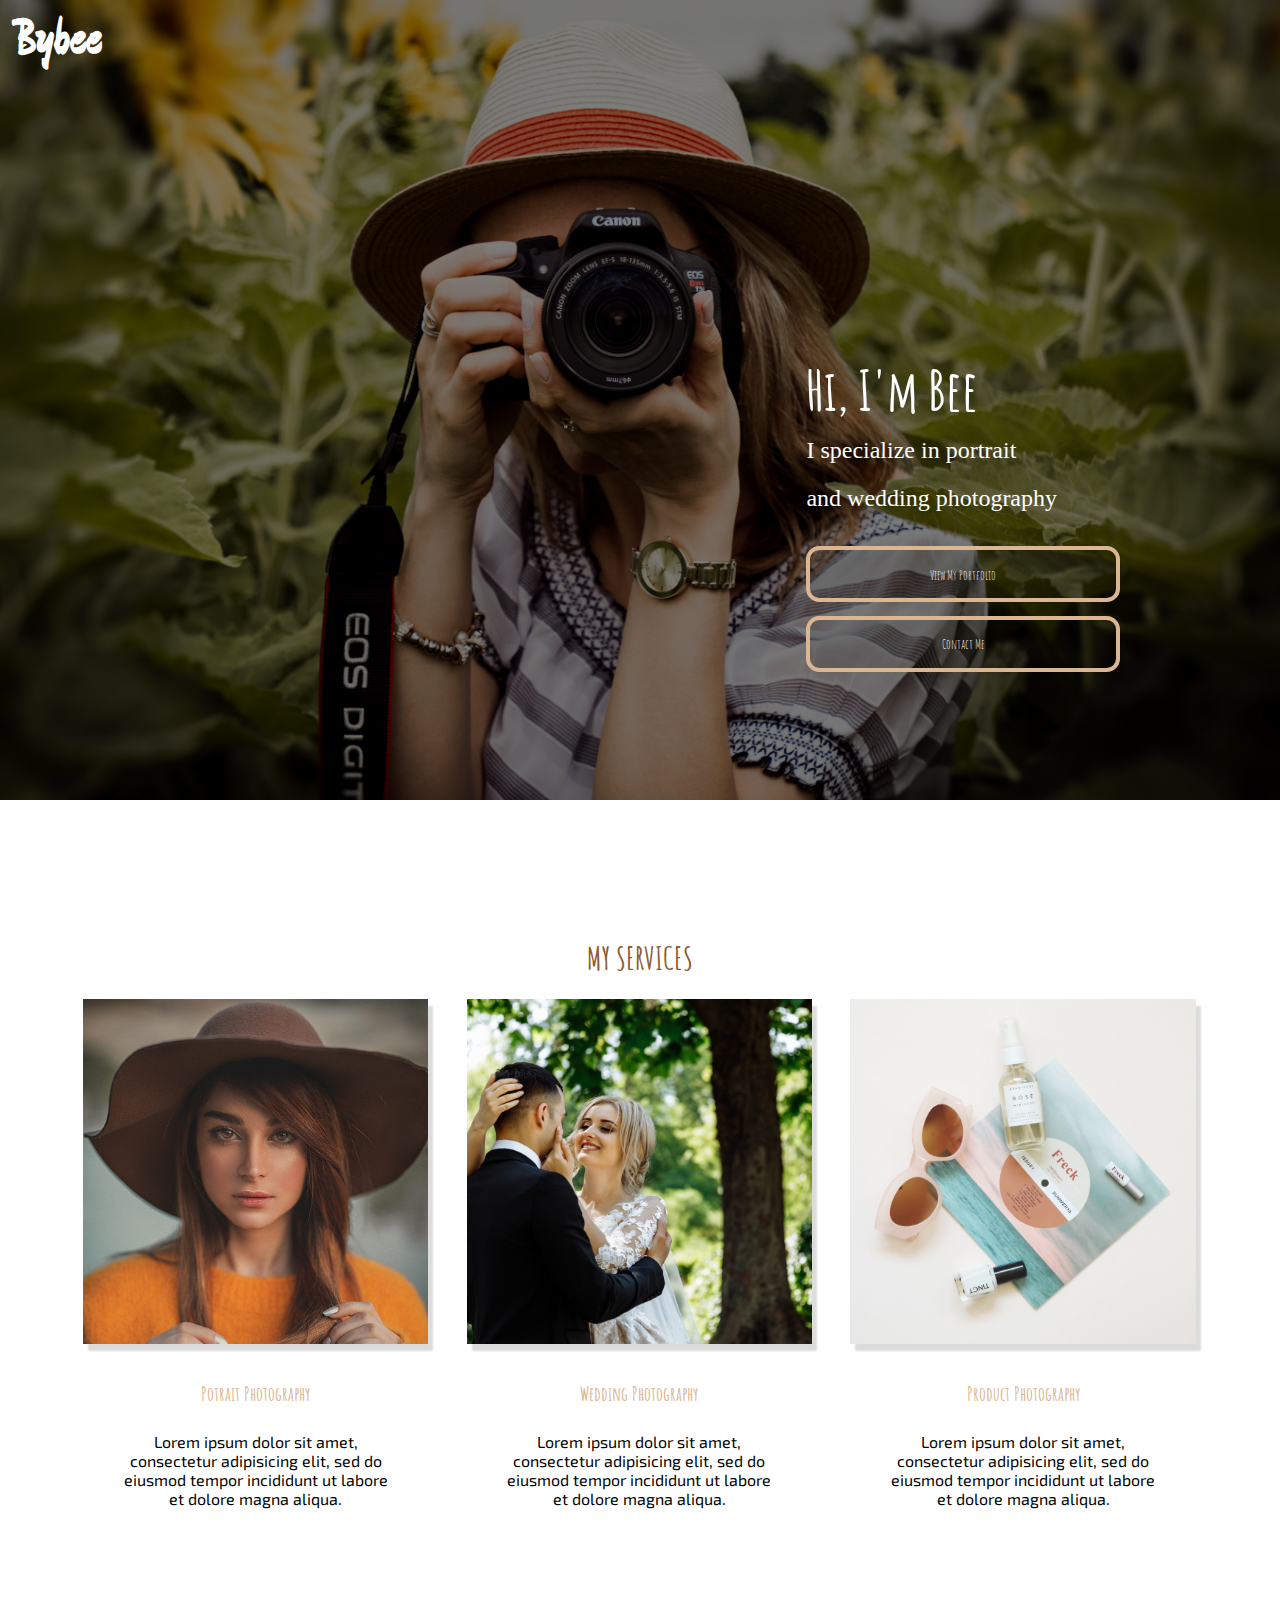
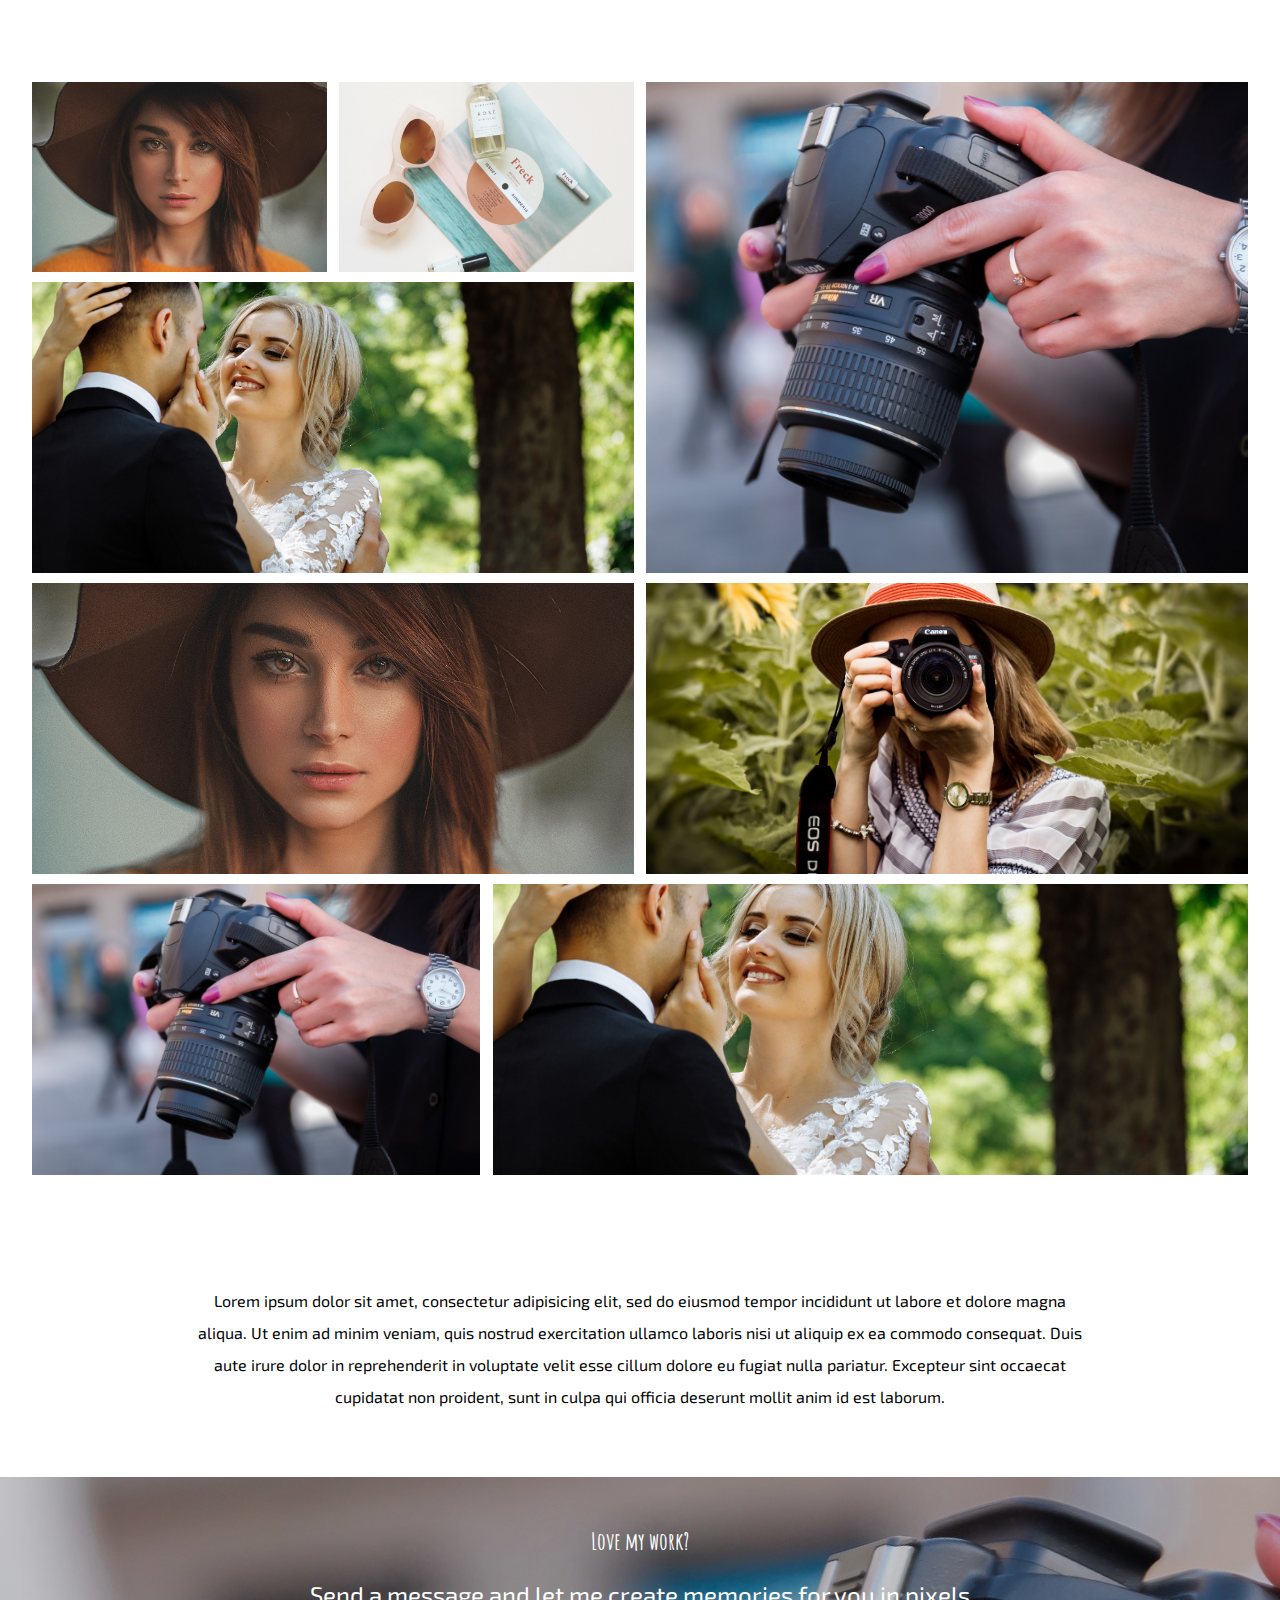
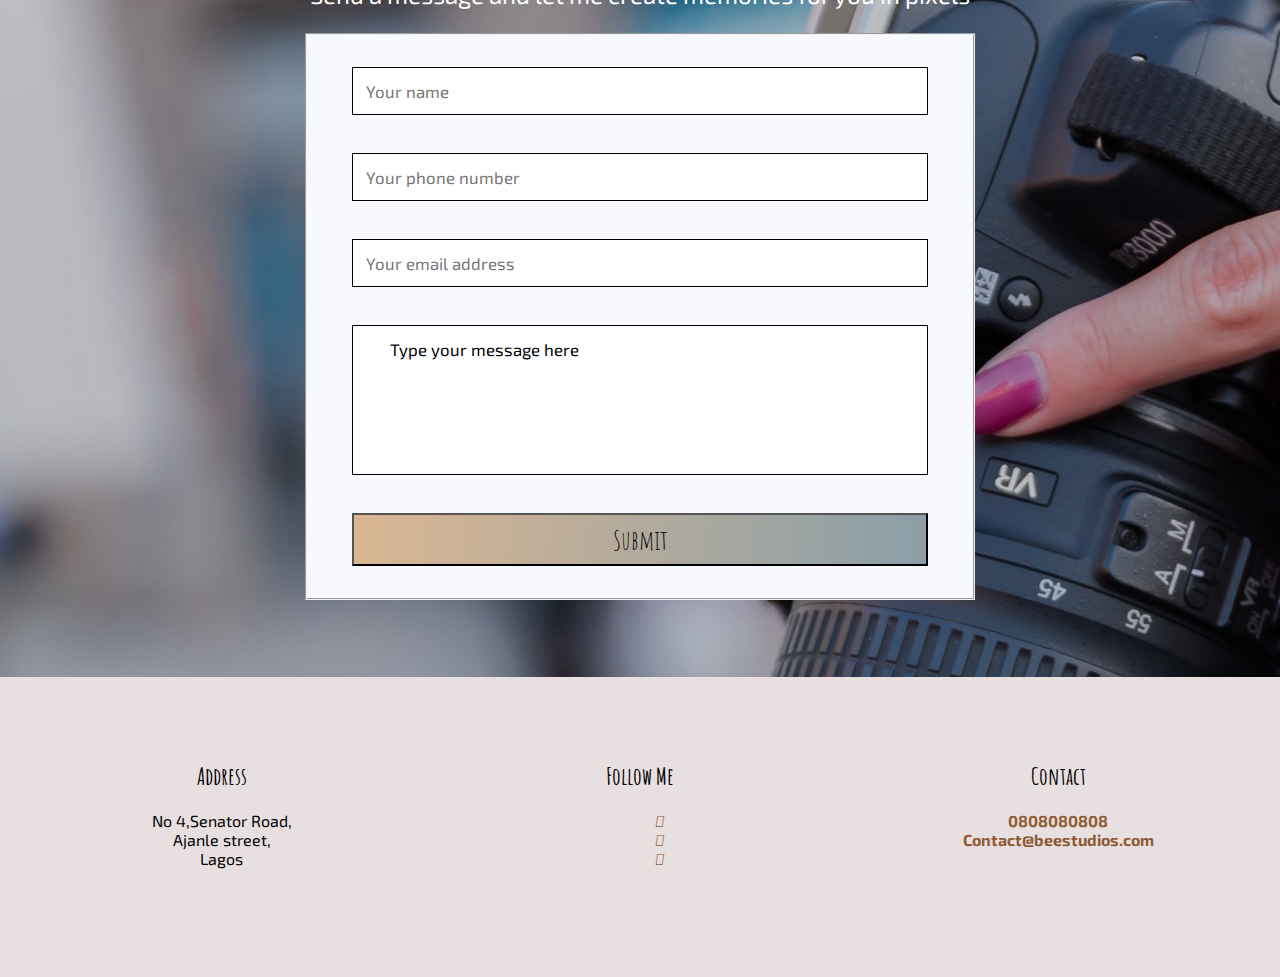
==== commit cf007239: "Update index.html" ====
--- a/index.html
+++ b/index.html
@@ -3,8 +3,9 @@
 <head>
 <meta charset = "UTF-8">
 <meta name="viewport" content="width=device-width" initial-scale="1">
-<title>creative bee</title>
+<title>bybee</title>
 <link rel="stylesheet" type="text/css" href="main.css"/>
+<link href="https://stackpath.bootstrapcdn.com/font-awesome/4.7.0/css/font-awesome.min.css" rel="stylesheet">
 </head>
 
 
@@ -47,7 +48,7 @@
 </section>
 
 <div id="portfolio">
-   
+
  <img src="faca.jpg" class="image-1" alt="image">
  <img src="product.jpg" class="image-2" alt="image">
  <img src="camera.jpg" class="image-3" alt="image">
@@ -71,7 +72,8 @@
 <div id="contact">
    <h3>Love my work?</h3>
    <p>Send a message and let me create memories for you in pixels</p>
-  <form action="">
+
+  <form action="" onsubmit="return validateForm()">
 <fieldset>
 
 
@@ -80,17 +82,21 @@
   <br>
 
 
- <input id="name" type="text" placeholder="Your phone number">
+ <input id="number" type="text" placeholder="Your phone number">
 
 <br>
 
-    <input id="email" type="email" placeholder="Your email address">
+    <input id="email" type="text" placeholder="Your email address">
 
   <br>
     <textarea id="message" placeholder="">
       Type your message here
     </textarea>
+    <div id="result">
+
+    </div>
    <button>Submit</button>
+
  </fieldset>
   </form>
 
@@ -112,7 +118,11 @@
 
 <div class="social">
   <h2>Follow me</h2>
-
+<ul>
+  <li><a href="#"><i class="fab fa-twitter" aria-hidden="true"></i></a></li>
+  <li><a href="#"><i class="fab fa-facebook"></i></a></li>
+  <li><a href="#"><i class="fab fa-instagram"></i></a></li>
+</ul>
 </div>
 
 <div class="talk">
@@ -125,7 +135,9 @@
 
 </div>
 </footer>
+<script src="bybee.js">
 
+</script>
 </body>
 
 
--- a/main.css
+++ b/main.css
@@ -1,4 +1,4 @@
-  @import url('https://fonts.googleapis.com/css?family=Ma+Shan+Zheng&display=swap');
+ @import url('https://fonts.googleapis.com/css?family=Ma+Shan+Zheng&display=swap');
 @import url('https://fonts.googleapis.com/css?family=Amatic+SC&display=swap');
 @import url('https://fonts.googleapis.com/css?family=Exo+2&display=swap');
 
@@ -11,7 +11,9 @@
 }
 h1,h2,h3,h4{
   font-family: 'Amatic SC', cursive;
-
+}
+li{
+list-style-type: none;
 
 }
 header{
@@ -273,6 +275,11 @@
 }
 form button:active{
   background-image: -webkit-linear-gradient(top left, #8a9ea7,#dab692 );
+}
+#result{
+  font-size: 120%;
+  color: #000;
+  text-align: center;
 }
 
    footer{
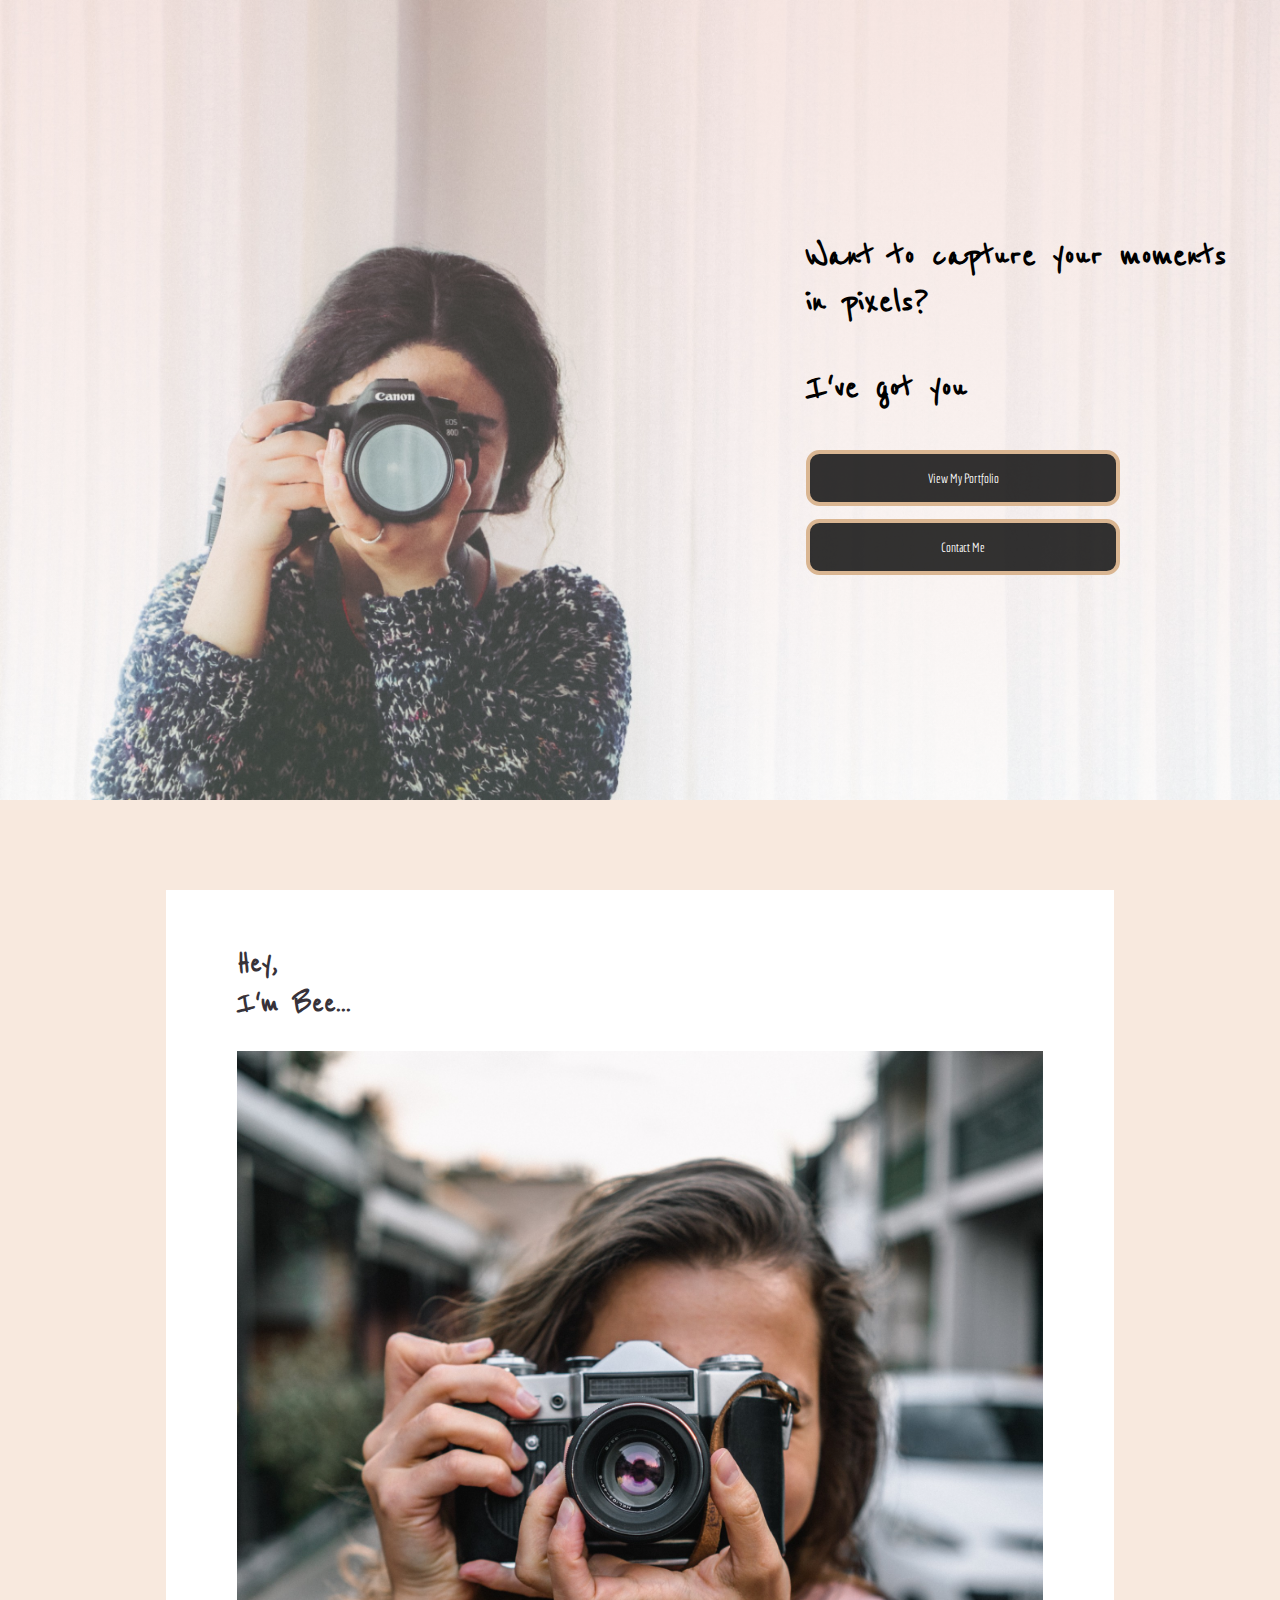
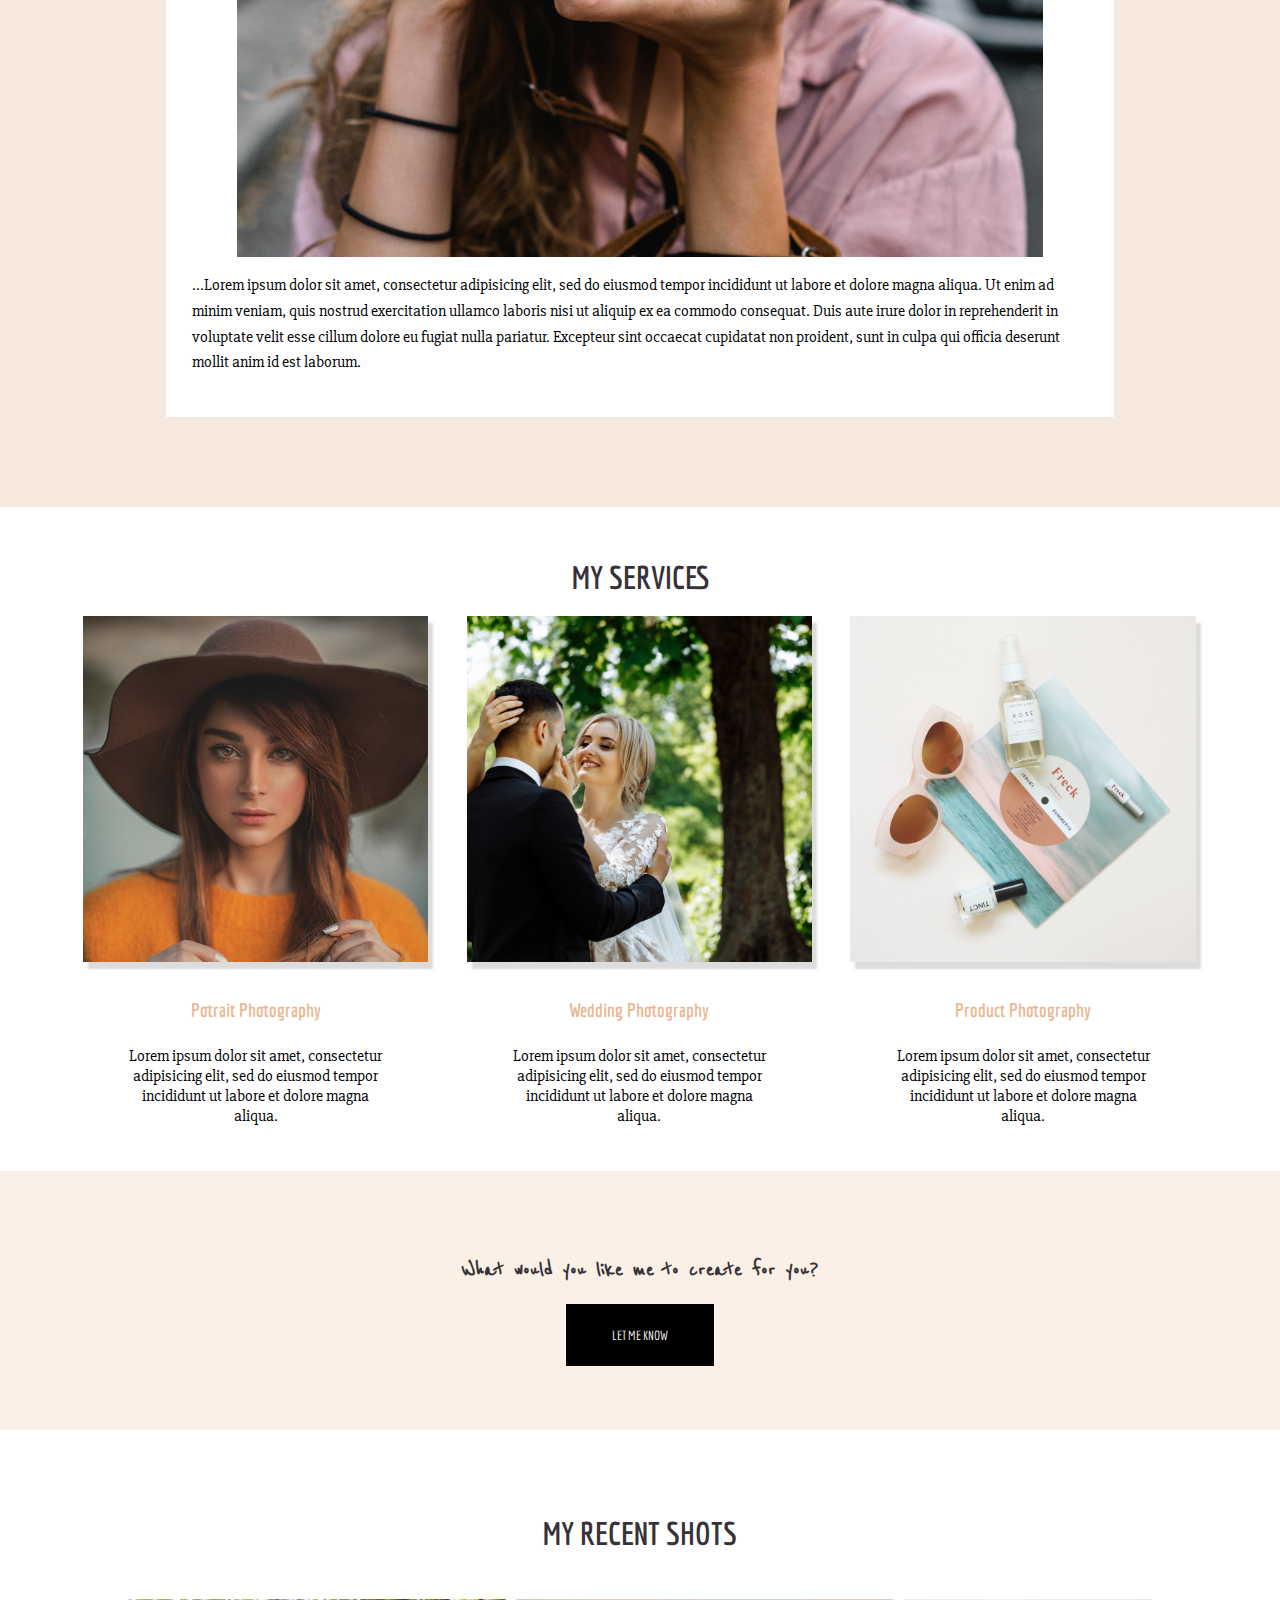
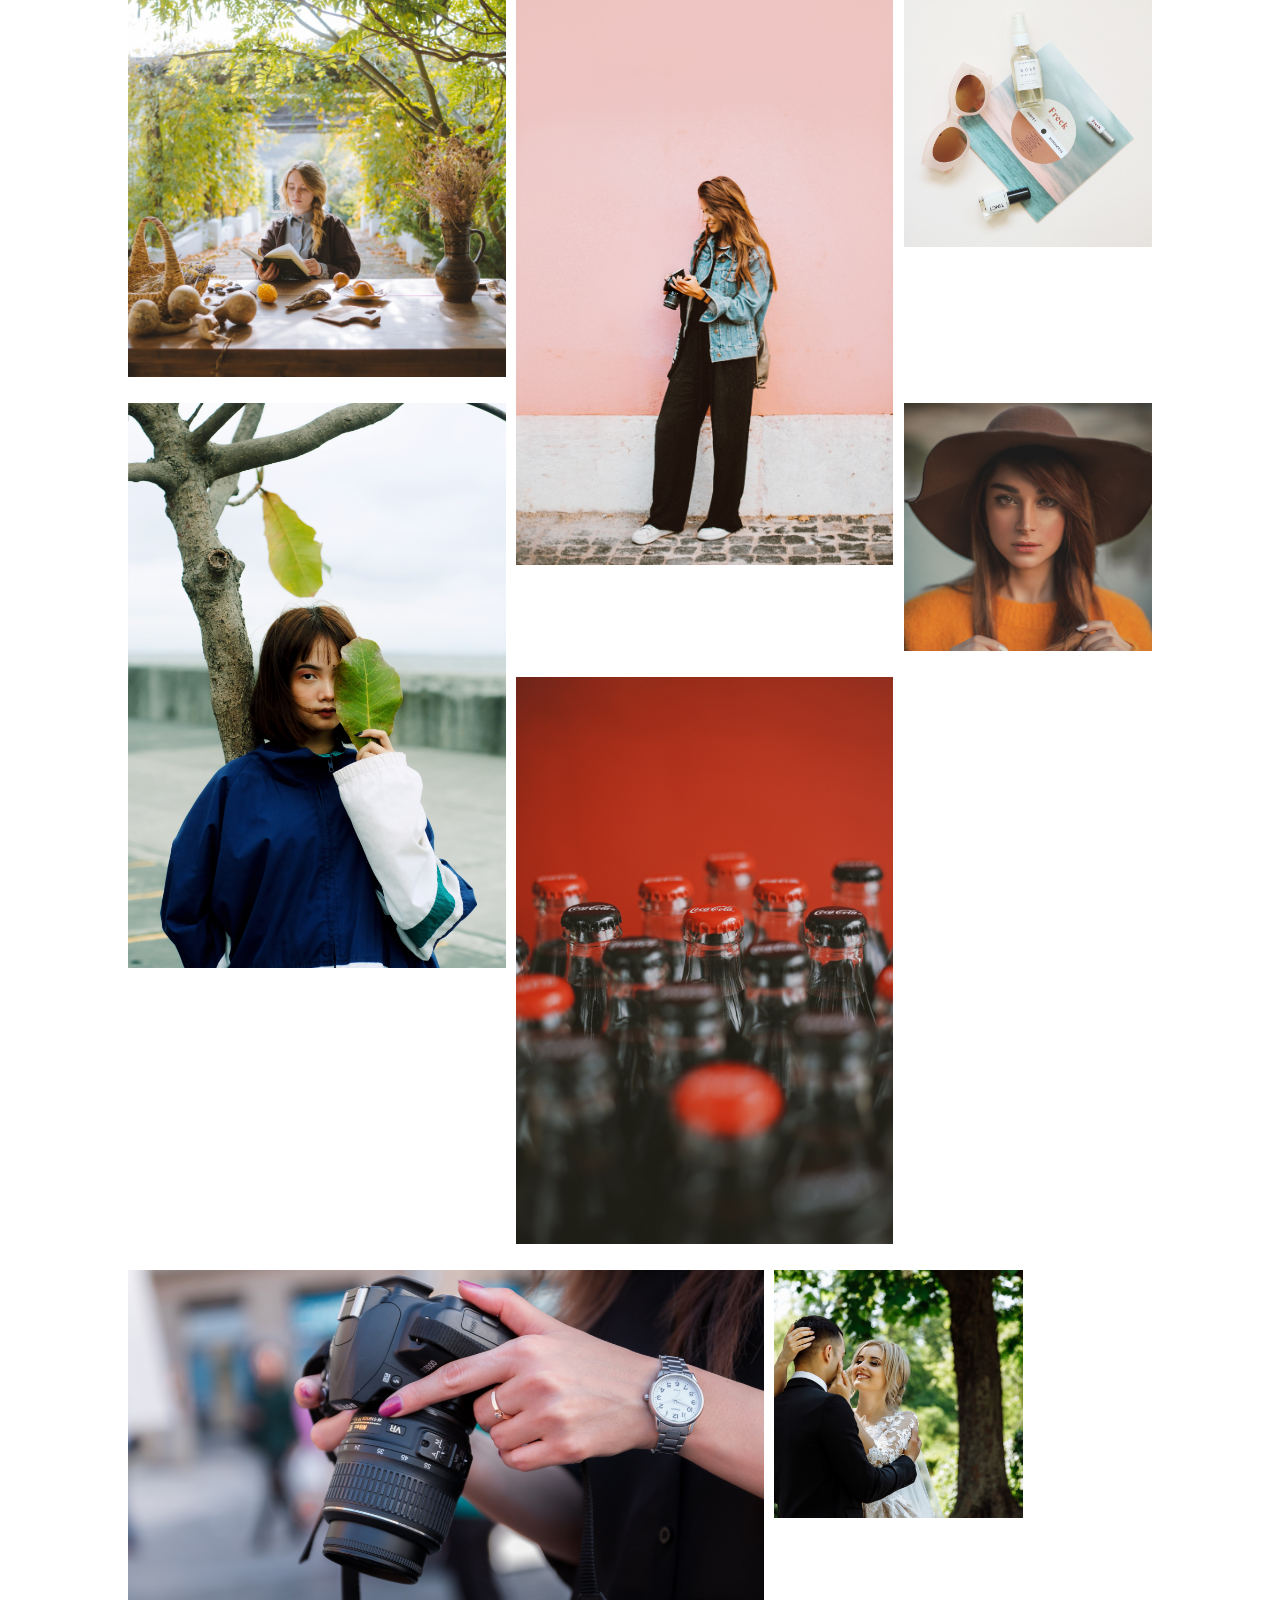
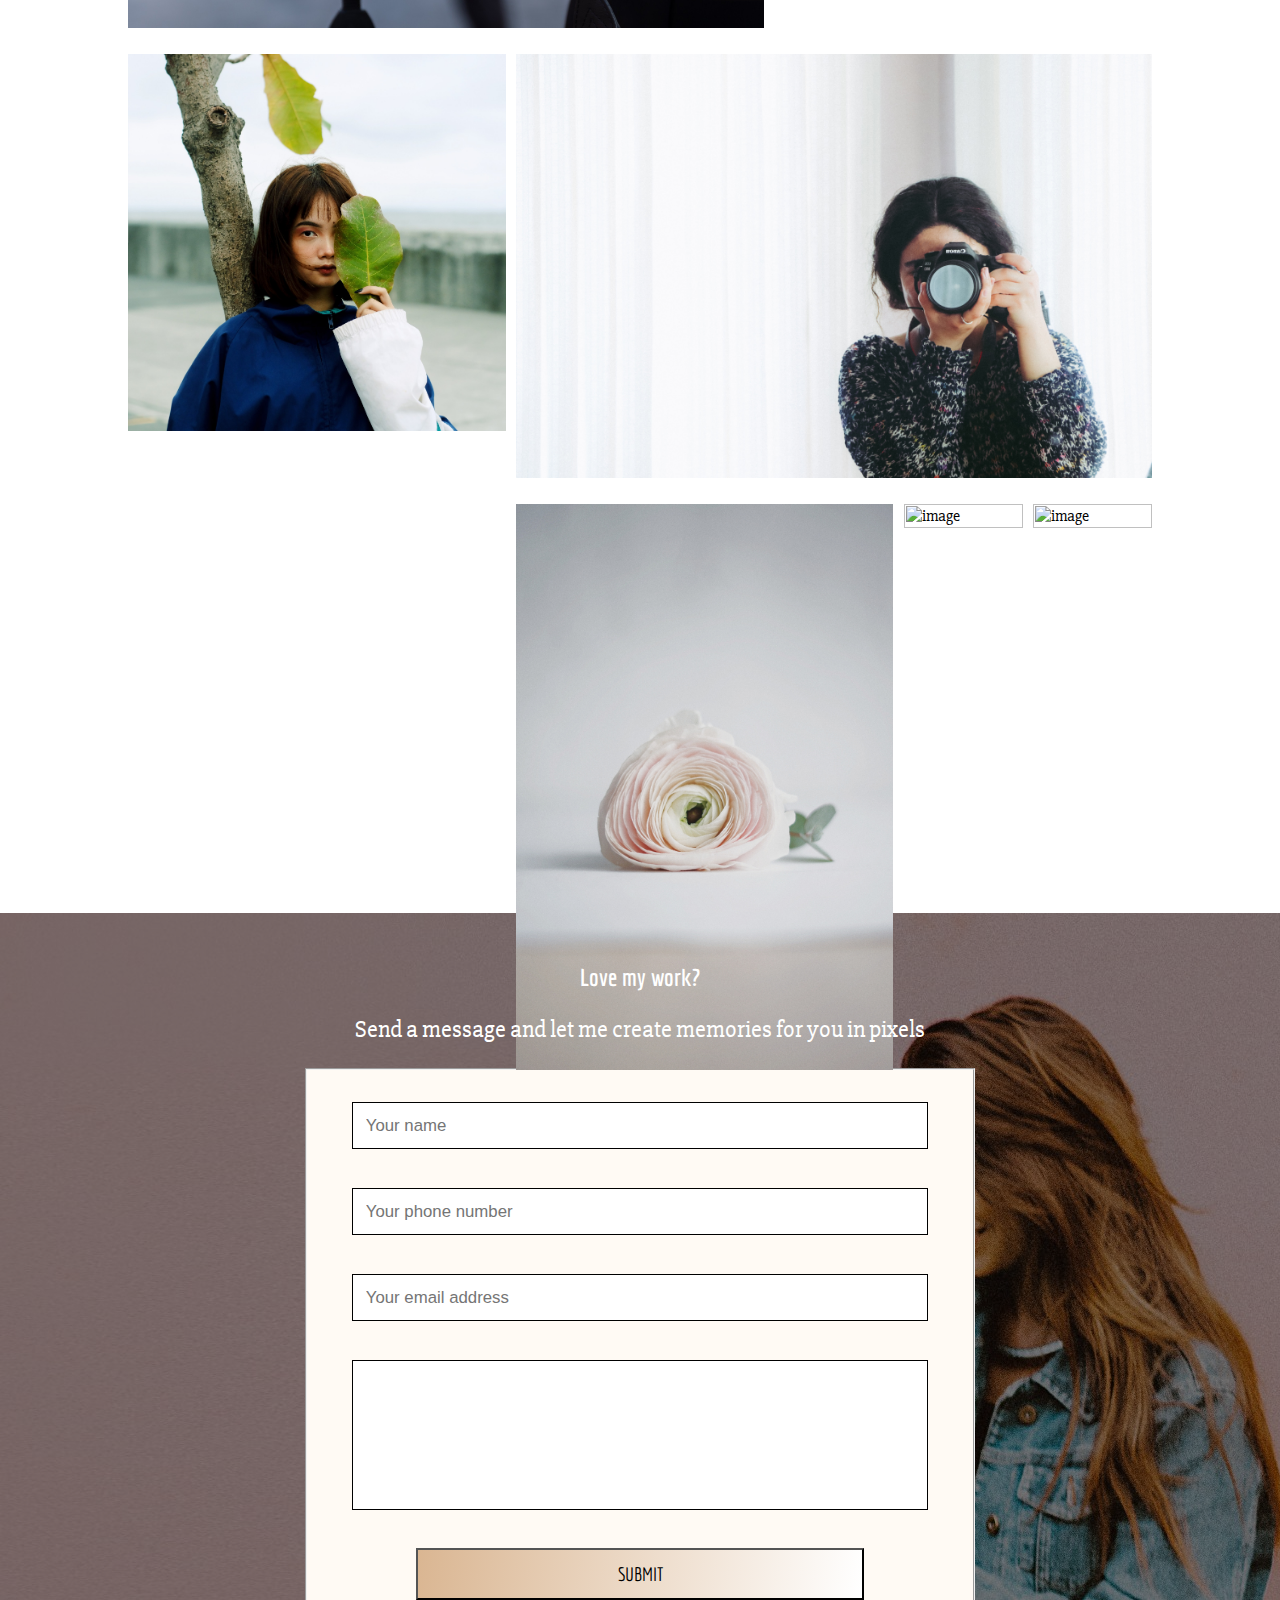
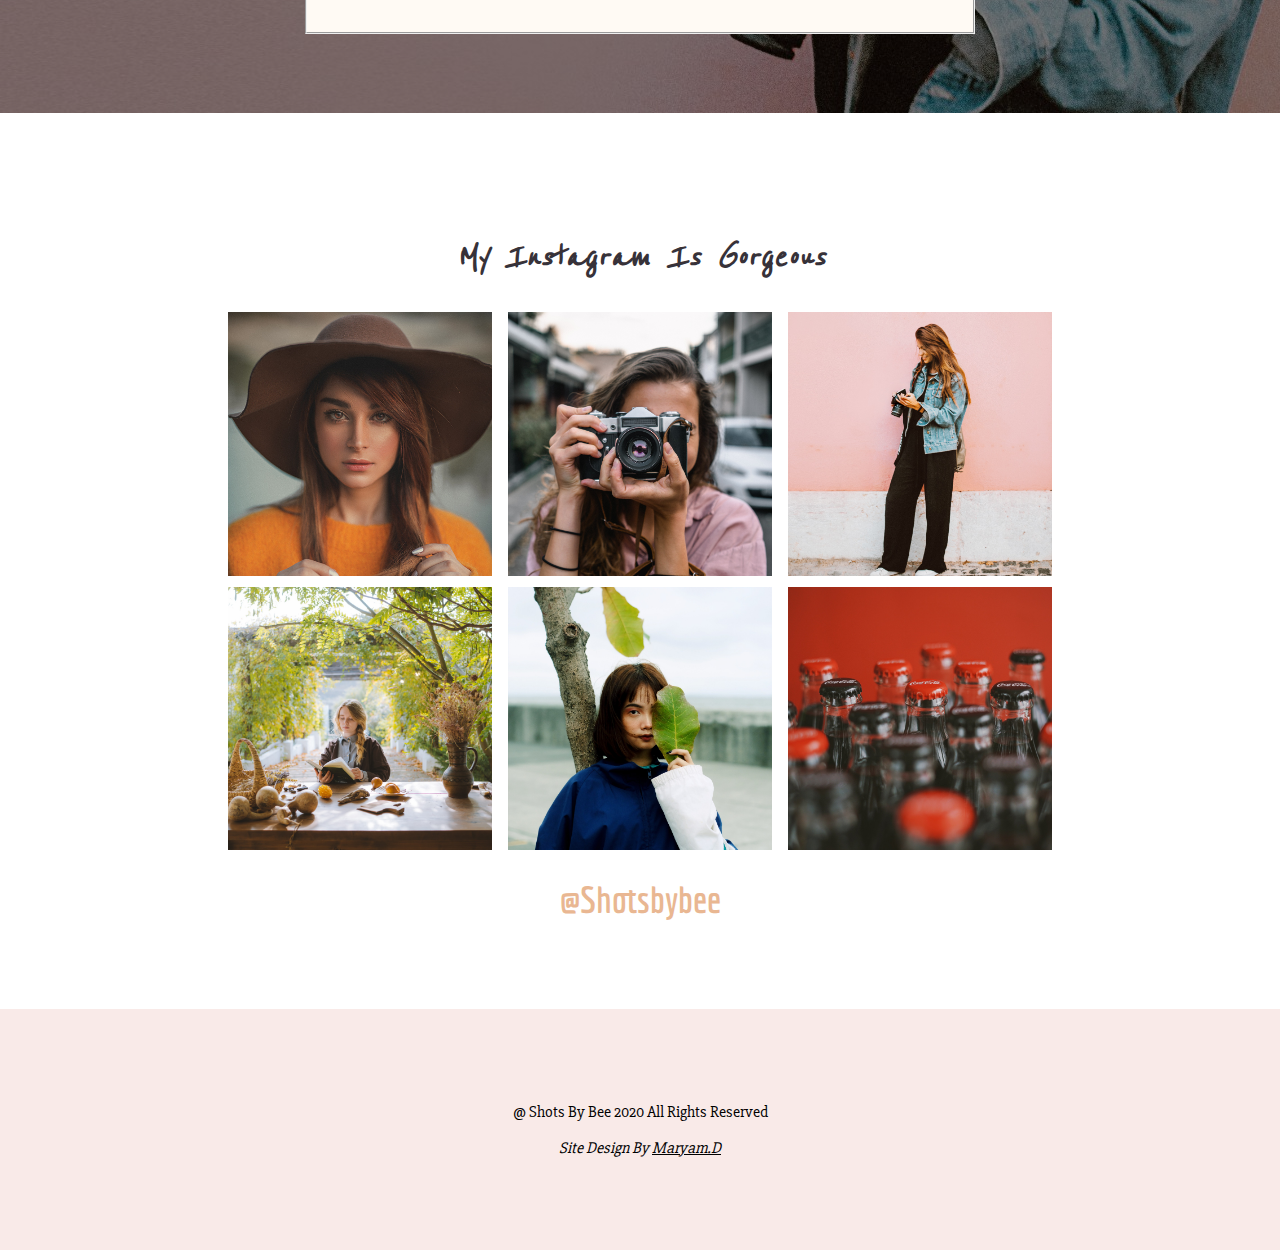
==== commit 17d1eff9: "Update index.html" ====
--- a/index.html
+++ b/index.html
@@ -5,22 +5,31 @@
 <meta name="viewport" content="width=device-width" initial-scale="1">
 <title>bybee</title>
 <link rel="stylesheet" type="text/css" href="main.css"/>
-<link href="https://stackpath.bootstrapcdn.com/font-awesome/4.7.0/css/font-awesome.min.css" rel="stylesheet">
-</head>
-
 
 <header>
-  <h1>Bybee</h1>
-
-<section class="desc">
-<h3>Hi, I'm Bee</h3>
-<p>I specialize in portrait
-  <br>
-  and wedding photography</p>
+  <section class="desc">
+<h3 class="cursive">Want to capture your moments in pixels?</h3>
+<h3 class="cursive">I've got you</h3>
   <button><a href="#portfolio">View my portfolio</a></button>
   <button><a href="#contact">Contact Me</a></button>
 </section>
 </header>
+
+<section class="about">
+  <div class="container">
+    <h2 class="cursive">Hey,
+      <br>I'm Bee...
+    </h2>
+    <img src="shot.jpg" alt="bee">
+    <p>
+    ...Lorem ipsum dolor sit amet, consectetur adipisicing elit, sed do eiusmod tempor incididunt ut labore et dolore magna aliqua. Ut enim ad minim veniam, quis nostrud exercitation ullamco laboris nisi ut aliquip ex ea commodo consequat. Duis aute irure dolor in reprehenderit in voluptate velit esse cillum dolore eu fugiat nulla pariatur. Excepteur sint occaecat cupidatat non proident, sunt in culpa qui officia deserunt mollit anim id est laborum.
+  </p>
+
+
+  </div>
+</section>
+
+
 
 
 <section class="services">
@@ -47,28 +56,37 @@
  </div>
 </section>
 
+
+<section class="create">
+  <h2 class="cursive">
+  What would you like me to create for you?
+</h2>
+<button type="button" id=" "><a href="#contact"> Let me know</a></button>
+  </section>
+
+
 <div id="portfolio">
+  <h1> My Recent shots</h1>
 
- <img src="faca.jpg" class="image-1" alt="image">
- <img src="product.jpg" class="image-2" alt="image">
- <img src="camera.jpg" class="image-3" alt="image">
- <img src="wedding.jpg" class="image-4" alt="image">
- <img src="faca.jpg" class="image-5" alt="image">
- <img src="bee.jpeg" class="image-6" alt="image">
- <img src="camera.jpg" class="image-7" alt="image">
- <img src="wedding.jpg" class="image-8" alt="image">
- <img src="faca.jpg" class="image-9" alt="image">
- <img src="bee.jpeg" class="image-10" alt="image">
+ <img src="girl.jpg" class="big" alt="image">
+ <img src="street.jpeg" class="vertical" alt="image">
+ <img src="product.jpg" class="small" alt="image">
+ <img src="leafy.jpeg" class="vertical" alt="image">
+ <img src="faca.jpg" class="small" alt="image">
+ <img src="cola.jpeg" class="vertical" alt="image">
+ <img src="camera.jpg" class="horizontal" alt="image">
+ <img src="wedding.jpg" class="small" alt="image">
+ <img src="leaf.jpg" class="big" alt="image">
+ <img src="gingham.jpeg" class="horizontal" alt="image">
+  <img src="flower.jpeg" class="vertical" alt="image">
+   <img src="garden.jpeg" class="image-10" alt="image">
+    <img src="garden.jpeg" class="image-10" alt="image">
 
 </div>
 
 
 
-<section class="text">
-  <p>
-  Lorem ipsum dolor sit amet, consectetur adipisicing elit, sed do eiusmod tempor incididunt ut labore et dolore magna aliqua. Ut enim ad minim veniam, quis nostrud exercitation ullamco laboris nisi ut aliquip ex ea commodo consequat. Duis aute irure dolor in reprehenderit in voluptate velit esse cillum dolore eu fugiat nulla pariatur. Excepteur sint occaecat cupidatat non proident, sunt in culpa qui officia deserunt mollit anim id est laborum.
-  </p>
-  </section>
+
 <div id="contact">
    <h3>Love my work?</h3>
    <p>Send a message and let me create memories for you in pixels</p>
@@ -89,8 +107,8 @@
     <input id="email" type="text" placeholder="Your email address">
 
   <br>
-    <textarea id="message" placeholder="">
-      Type your message here
+    <textarea placeholder="Type your message here" id="message" >
+
     </textarea>
     <div id="result">
 
@@ -102,42 +120,36 @@
 
 </div>
 
+<section id="instagram">
+  <h2 class="cursive">
+  my instagram is gorgeous</h2>
+  <div class="insta">
+
+  <img src="faca.jpg" alt="nature">
+  <img src="shot.jpg" alt="nature">
+  <img src="zsz.jpg" alt="nature">
+  <img src="girl.jpg" alt="nature">
+  <img src="leaf.jpg" alt="nature">
+  <img src="coke.jpg" alt="nature">
+</div>
+<a href="#"><h3>@Shotsbybee</h3></a>
+</section>
+
+  <footer>
+    <p>
+      @ shots by bee 2020
+
+      all rights reserved
+    </p>
+  <p class="credit">
+    Site design by <a href="#">Maryam.D</a>
+  </p>
+
+</footer>
+<script src="https://kit.fontawesome.com/3591cbc75e.js" crossorigin="anonymous"></script>
+<script src="bybee.js"></script>
 
 
-  <footer>
-    <div class="address">
-      <h2>address</h2>
-    <p>
-    No 4,Senator Road,
-    <br>
-    Ajanle street,
-    <br>
-    Lagos
-    </p>
-  </div>
-
-<div class="social">
-  <h2>Follow me</h2>
-<ul>
-  <li><a href="#"><i class="fab fa-twitter" aria-hidden="true"></i></a></li>
-  <li><a href="#"><i class="fab fa-facebook"></i></a></li>
-  <li><a href="#"><i class="fab fa-instagram"></i></a></li>
-</ul>
-</div>
-
-<div class="talk">
-  <h2>Contact</h2>
- <p>
-  <a href="#">0808080808</a>
-  <br>
-  <a href="">Contact@beestudios.com<a/>
-</p>
-
-</div>
-</footer>
-<script src="bybee.js">
-
-</script>
 </body>
 
 
--- a/main.css
+++ b/main.css
@@ -1,36 +1,36 @@
- @import url('https://fonts.googleapis.com/css?family=Ma+Shan+Zheng&display=swap');
-@import url('https://fonts.googleapis.com/css?family=Amatic+SC&display=swap');
-@import url('https://fonts.googleapis.com/css?family=Exo+2&display=swap');
-
-*{}
+  @import url('https://fonts.googleapis.com/css?family=Economica&display=swap');
+@import url('https://fonts.googleapis.com/css?family=Reenie+Beanie&display=swap');
+ @import url('https://fonts.googleapis.com/css?family=Slabo+27px&display=swap');
+ *{
+  outline: none;
+}
 body{
- font-family: 'Exo 2', sans-serif;
+font-family: 'Slabo 27px',serif ;
  width: 100%;
  margin: 0;
  padding:0%;
+
 }
 h1,h2,h3,h4{
-  font-family: 'Amatic SC', cursive;
-}
-li{
-list-style-type: none;
-
-}
+  font-family: 'Economica',sans-serif ;
+  color: #373239;
+}
+.cursive{
+font-family: 'Reenie Beanie',cursive;
+}
+button{
+  font-family: 'Economica',sans-serif ;
+}
+
 header{
   height: 800px;
-  background:linear-gradient(rgba(0, 0, 0, 0.5),rgba(0, 0, 0, 0.5)), url("bee.jpeg");
+  background:linear-gradient(rgba(233, 150, 122, 0.2),rgba(255, 250, 240, 0.2)), url("bee.jpg");
   background-repeat: no-repeat;
   background-size: cover;
   color:#286da8;
-}
-header h1{
-  padding:1%;
-  color: #fff;
-  font-family: 'Ma Shan Zheng', cursive;
-  font-size:300%;
-}
-
-.desc{
+
+}
+ .desc{
   font-family: 'Indie Flower', cursive;
 
   padding-top: 15%;
@@ -38,59 +38,89 @@
   float: right;
   width: 35%;
   color: #fff;
-}
+  animation: show;
+  animation-fill-mode: forwards;
+  animation-delay: 1s;
+  animation-duration: 3s;
+   position: relative;
+}
+
+@keyframes show {
+ from{top: -700px}
+ to{top:0}
+}
+
 .desc h3{
-  font-size: 350%;
-  margin-bottom: -5%;
-}
-.desc p{
-  font-size: 150%;
-  width: 100%;
-  line-height: 200%;
+  font-size: 250%;
+  color: #000;
 }
 
 .desc button{
-  font-family:'Amatic SC', cursive;
+
   margin-bottom: 3%;
-  background-color: rgba(0, 0, 0, 0.1);
+  background-color: rgba(0, 0, 0, 0.8);
   border: 4px solid #dab692;
   width: 70%;
   height: 7%;
-
-
-text-transform: capitalize;
+  text-transform: capitalize;
   border-radius: 1em;
-}
-
-.desc button:hover{
-  background-color: #000;
+  transition: all 2s;
+}
+
+.desc button:hover, .desc button:active{
+  border: 2px solid #dab692;
+  background-color: rgba(0, 0, 0, 0.3);
   transform: translateX(-55px);
   -webkit-transform: translateX(-55px);
 
 }
 
-.desc button:active{
-  background-color: #000;
-}
 
 .desc button a{
   color: #fff;
   text-decoration: none;
 }
 
+.about{
+  background-color:rgba(233, 183, 146, 0.3);
+  margin-top: 0%;
+  padding:2% 0;
+
+}
+.about .container {
+width: 70%;
+background-color: #fff;
+margin: 5% auto;
+padding: 2%;
+
+}
+
+.about h2{
+  font-size: 210%;
+  padding-left: 5%;
+}
+.about img{
+  width: 90%;
+  height: auto;
+  display: block;
+  margin: 1% auto;
+}
+
+.about p{
+  line-height: 160%;
+}
  .services{
   clear: both;
   width: 90%;
-  margin:0 auto 5% auto ;
+  margin:-3% auto 15% auto ;
   text-align: center;
 }
 
 .services h1{
   text-transform: uppercase;
 
-  color: #8f5b34;
-  padding-top: 10%;
-  font-size: 200%;
+  padding-top: 6%;
+
 }
 .gallery{
   width: 33.3%;
@@ -108,7 +138,7 @@
 
 padding-top: 3%;
 font-size:120%;
-color: #dab692;
+color: #e9b792;
  text-transform: capitalize;
 
  }
@@ -116,92 +146,64 @@
   width: 70%;
   margin: 2% auto;
 }
-
+.create{
+  clear: both;
+   background-color:rgba(233, 183, 146, 0.4);
+   background-color: #faf0e6;
+  height: auto;
+  text-align: center;
+  margin: 45% 0 5% 0;
+  padding: 5%;
+}
+.create button{
+  display: inline-block;
+  padding: 2% 4%;
+  border: none;
+  text-transform: uppercase;
+
+  background-color:#000;
+
+}
+.create a{
+  color: #fff;
+  text-decoration: none;
+}
 #portfolio{
-  width: 95%;
-  margin: 55% auto 10% auto;
+  width: 80%;
+  margin:0 auto;
   display: grid;
-  grid-template-columns: repeat(8, 1fr);
-  grid-template-rows: repeat(12,7vw);
+  grid-template-columns: repeat(8,1fr);
+  grid-template-rows:repeat(12,7vw)
+  grid-auto-flow: dense;
   grid-gap:1%;
 }
-
-
+#portfolio h1{
+  text-transform: uppercase;
+  text-align: center;
+  grid-column: 1/-1;
+  grid-row: 1/2;
+}
+.small{
+  grid-column: auto/span 2;
+  grid-row: auto/span 1;
+}
+.horizontal{
+grid-column: auto/span 5;
+grid-row: auto/span 1;
+}
+.vertical{
+  grid-column: auto/span 3;
+  grid-row: auto/span 5;
+}
+.big{
+  grid-row: auto/span 4;
+  grid-column: auto/span 3;
+}
 #portfolio img{
   width: 100%;
-  height: 100%;
+  height: auto;
   object-fit: cover;
   display: block;
-}
-
-.image-1{
-grid-column-start: 1;
-grid-column-end: 3;
-grid-row-start: 1;
-grid-row-end: 3;
-}
-
-.image-2{
-grid-column-start: 3;
-grid-column-end: 5;
-grid-row-start: 1;
-grid-row-end: 3;
-}
-
-.image-3{
-grid-column-start: 5;
-grid-column-end: 9;
-grid-row-start: 1;
-grid-row-end: 6;
-}
-
-.image-4{
-grid-column-start: 1;
-grid-column-end: 5;
-grid-row-start: 3;
-grid-row-end: 6;
-}
-
-.image-5{
-grid-column-start: 1;
-grid-column-end: 5;
-grid-row-start: 6;
-grid-row-end: 9;
-}
-
-
-.image-6{
-grid-column-start: 5;
-grid-column-end: 9;
-grid-row-start: 6;
-grid-row-end: 9;
-}
-
-.image-7{
-grid-column-start: 1;
-grid-column-end: 4;
-grid-row-start: 9;
-grid-row-end: 12;
-}
-.image-8{
-grid-column-start: 4;
-grid-column-end: 9;
-grid-row-start: 9;
-grid-row-end: 12;
-}
-
-.image-9{
-grid-column-start: 5;
-grid-column-end: 9;
-grid-row-start: 6;
-grid-row-end: 9;
-}
-
-.image-10{
-grid-column-start: 5;
-grid-column-end: 9;
-grid-row-start: 6;
-grid-row-end: 9;
 }
 
 
@@ -218,19 +220,19 @@
 
 #contact{
 
-  color: #fff;
   box-sizing: border-box;
   width: 100%;
   padding:2% 0;
 height:800px;
 margin-top: 10% auto 21% auto;
 background-size: cover;
-background:linear-gradient(rgba(0, 0, 0, 0.2), rgba(0, 0, 0, 0.2)),url("camera.jpg");
+background:linear-gradient(rgba(0, 0, 0, 0.5), rgba(0, 0, 0, 0.5)),url("zsz.jpg");
 }
 
 #contact h3,#contact p{
   text-align: center;
   font-size: 150%;
+  color: #fff;
 }
 
 
@@ -238,7 +240,7 @@
   padding: 1%;
   width: 50%;
   margin: 0 auto;
-background-color: #f8f8ff;
+background-color: #fffaf4;
 }
 
 
@@ -247,8 +249,7 @@
   font-size: 105%;
   padding: 2%;
   margin: 3% 5%;
-font-family: 'Exo 2', sans-serif;
-  border:1px solid #000;
+   border:1px solid #000;
   width: 90%;
 }
 
@@ -257,16 +258,16 @@
 height: 20%;
 }
 form button{
-  font-family:'Amatic SC', cursive;
-
-  width: 90%;
-  margin: 3% 5%;
+ width: 70%;
+  margin: 3% 15%;
+  text-transform: uppercase;
   height: 7%;
-  font-size: 170%;
-  background-image: -webkit-linear-gradient(top left, #dab692, #8a9ea7);
+  font-size: 120%;
+  background-image: -webkit-linear-gradient(top left, #dab692, #fff);
+  transition: all 2s;
 }
 form button:hover{
-  background-image: -webkit-linear-gradient(top left, #8a9ea7,#dab692 );
+  background-image: -webkit-linear-gradient(top left, #fff,#dab692 );
   transform: scale(0.8, 0.7);
   -webkit-transform: scale(0.8, 0.95);
   -m-transform: scale(0.8, 0.95);
@@ -282,42 +283,66 @@
   text-align: center;
 }
 
-   footer{
-   height: 300px;
-   width: ;
-background-color: #e8dfe0;
- background-size: cover;
-background-repeat: no-repeat;
-display: grid;
-grid-template-columns: repeat(3,1fr);
-padding:5% 1%;
-box-sizing: border-box;
- text-align: center;
-}
-
-footer a{
-  text-decoration: none;
-  font-weight: bold;
-  color: #8f5b34;
-  padding-bottom: 2%;
-}
-
-footer a:hover{
-  text-decoration: underline;
-}
-
-footer a:active{
-  text-decoration: underline;
-}
-
-footer h2{
+
+ #instagram{
+   text-align: center;
+   padding: 4%;
+   text-transform: capitalize;
+ }
+
+
+ #instagram h2{
+   font-weight: bold;
+   font-style: oblique;
+   text-align: center;
+   padding-top: 3%;
+   font-size: 250%;
+   text-decoration: none;
+ }
+ #instagram h3{
+ color: #e9b792;
+ }
+
+ #instagram a{
+   font-size: 200%;
+   text-decoration: none;
+
+}
+#instagram a:hover,#instagram a:active{
+   border-bottom: 1px solid #e9b792;
+   text-decoration: underline;
+ }
+ .insta{
+   display: grid;
+   width: 70%;
+   margin: 1% auto;
+   grid-template-columns:repeat(3,1fr);
+   grid-gap: 2%;
+ }
+
+
+ .insta img{
+   width: 100%;
+   height: auto;
+ }
+
+footer{
+  background-color:rgba(243, 214, 210, 0.5);
+  padding: 6%;
+  text-align: center;
+}
+footer p{
   text-transform: capitalize;
 }
-
-
-
-
-
+.credit{
+  font-style: oblique;
+
+}
+
+.credit a{
+  color: #000;
+
+}
 @media (min-width: 480px) and (max-width:768px) {
   header{
     height: 900px;
@@ -327,7 +352,7 @@
   width:40%;
   }
   .desc h3{
-    font-size: 300%;
+    font-size: 200%;
   }
 
   .desc button{
@@ -335,6 +360,18 @@
     height: 7%;
   }
 
+  .about .container {
+  width: 85%;
+
+  margin: 5% auto;
+  padding: 3%;
+
+  }
+
+  .about p{
+    line-height: 160%;
+    text-align:center;
+  }
 
 
    .services{
@@ -350,6 +387,11 @@
     float: none;
   }
 
+  .create{
+
+    margin: 15% 0 5% 0;
+    padding: 7%;
+  }
 
   #portfolio{
     width: 95%;
@@ -371,9 +413,11 @@
     width: 70%;
   }
 
-  footer{
-    height:250px;
-     }
+  #instagram a{
+    font-size: 150%;
+    text-decoration: none;
+
+  }
 }
 
 
@@ -406,6 +450,25 @@
     width: 60%;
   }
 
+  .about .container {
+  width: 85%;
+
+  margin: 5% auto;
+  padding: 3%;
+
+  }
+
+  .about p{
+    line-height: 160%;
+    text-align:center;
+  }
+
+  .create{
+
+    margin: 15% 0 5% 0;
+    padding: 7%;
+  }
+
   .gallery{
     width: 90%;
     float:none;
@@ -455,21 +518,10 @@
 resize: none;
 height: 20%;
 }
-form button{
-  width: 90%;
-  margin: 3% 5%;
-  height: 7%;
-  font-size: 120%;
-  background-image: -webkit-linear-gradient(top left, #dab692, #8a9ea7);
-}
-
-
-  footer{
-    height:500px;
-    display: block;
-    margin: 0 auto;
-
-  }
-
-
-}
+#instagram a{
+  font-size: 150%;
+  text-decoration: none;
+
+}
+
+}
